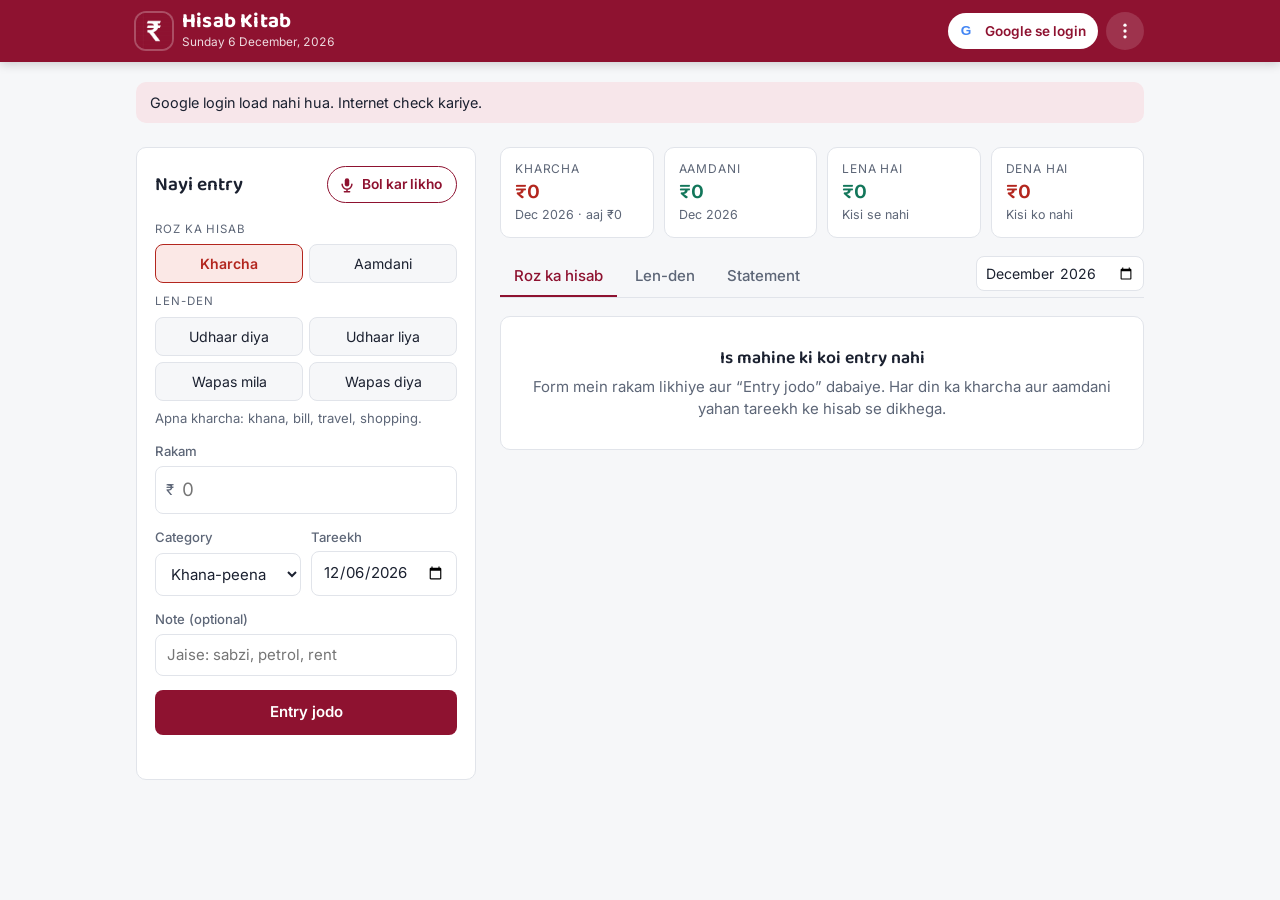
==== index.html @ 99d4fb23 "updated repo code" ====
<!doctype html>
<html lang="hi-Latn">
<head>
<script>
// Moved from the old address (nazimkhan1.github.io/hisab-kitab). The old page sends this phone's saved data
// in the link after "#migrate=" because each address has its own browser storage. Nothing leaves the phone.
(function () {
  var h = location.hash;
  if (h.indexOf("#migrate=") !== 0) return;
  var ok = "1";
  try {
    var data = JSON.parse(decodeURIComponent(escape(atob(decodeURIComponent(h.slice(9))))));
    for (var k in data) {
      if (k.indexOf("hisab") !== 0 || typeof data[k] !== "string") continue;
      var cur = localStorage.getItem(k);
      if (cur == null) { localStorage.setItem(k, data[k]); continue; }
      if (k === "hisab-kitab-entries-v1") {
        var a = JSON.parse(cur) || [], b = JSON.parse(data[k]) || [], seen = {};
        a.forEach(function (e) { if (e) seen[e.id] = 1; });
        b.forEach(function (e) { if (e && !seen[e.id]) a.push(e); });
        localStorage.setItem(k, JSON.stringify(a));
      }
    }
  } catch (e) { ok = "err"; }
  try { sessionStorage.setItem("hisab-moved", ok); } catch (e) {}
  history.replaceState(null, "", location.pathname + location.search);
})();
</script>
<meta charset="utf-8">
<meta name="viewport" content="width=device-width,initial-scale=1,viewport-fit=cover">
<title>Hisab Kitab</title>
<link rel="manifest" href="manifest.json">
<meta name="theme-color" content="#8E1230">
<link rel="icon" type="image/png" sizes="192x192" href="icons/icon-192.png">
<link rel="apple-touch-icon" href="icons/apple-touch-icon.png">
<meta name="apple-mobile-web-app-capable" content="yes">
<meta name="mobile-web-app-capable" content="yes">
<meta name="apple-mobile-web-app-title" content="Hisab Kitab">
<meta name="apple-mobile-web-app-status-bar-style" content="black-translucent">
<link rel="preconnect" href="https://fonts.googleapis.com">
<link rel="preconnect" href="https://fonts.gstatic.com" crossorigin>
<link rel="stylesheet" href="https://fonts.googleapis.com/css2?family=Baloo+2:wght@600;700&family=Inter:wght@400;500;600&display=swap">
<style>
/* Layout: bahi-khata. A maroon cover band on top, then a ruled ledger page. Wide screens: entry form on the left, ledger on the right. Phones: one column. */
:root {
  --paper: #F6F7F9;
  --surface: #FFFFFF;
  --ink: #1B2130;
  --muted: #5D6677;
  --line: #E1E4EA;
  --khata: #8E1230;
  --khata-ink: #FFFFFF;
  --khata-soft: #F7E6EA;
  --accent-text: #8E1230;
  --jama: #12765A;
  --jama-soft: #E2F2EB;
  --naam: #B3261E;
  --naam-soft: #FBE8E6;
  --font-display: "Baloo 2", "Trebuchet MS", system-ui, sans-serif;
  --font-body: "Inter", system-ui, -apple-system, "Segoe UI", sans-serif;
  --radius: 10px;
}
@media (prefers-color-scheme: dark) {
  :root:not([data-theme="light"]) {
    --paper: #11141B; --surface: #191E28; --ink: #E7EAF0; --muted: #9AA3B3; --line: #2A3141;
    --khata: #6E0F27; --khata-ink: #FBECEF; --khata-soft: #3A1620; --accent-text: #F28DA2;
    --jama: #4FC79C; --jama-soft: #10302A; --naam: #F2786C; --naam-soft: #3A1916;
    color-scheme: dark;
  }
}
:root[data-theme="dark"] {
  --paper: #11141B; --surface: #191E28; --ink: #E7EAF0; --muted: #9AA3B3; --line: #2A3141;
  --khata: #6E0F27; --khata-ink: #FBECEF; --khata-soft: #3A1620; --accent-text: #F28DA2;
  --jama: #4FC79C; --jama-soft: #10302A; --naam: #F2786C; --naam-soft: #3A1916;
  color-scheme: dark;
}
* { box-sizing: border-box; }
[hidden] { display: none !important; }
html, body { margin: 0; }
img { max-width: 100%; }
body { background: var(--paper); color: var(--ink); font-family: var(--font-body); font-size: 15px; line-height: 1.5; }
.wrap { max-width: 1040px; margin: 0 auto; padding-left: max(16px, env(safe-area-inset-left, 0px)); padding-right: max(16px, env(safe-area-inset-right, 0px)); }

header.cover { background: var(--khata); color: var(--khata-ink); }
header.cover .wrap { padding-block: 22px 20px; display: flex; flex-wrap: wrap; align-items: flex-end; justify-content: space-between; gap: 8px 24px; }
header.cover h1 { font-family: var(--font-display); font-weight: 700; font-size: 2rem; line-height: 1; margin: 0; letter-spacing: .01em; }
header.cover p { margin: 4px 0 0; opacity: .85; font-size: .9rem; }
.head-side { display: grid; gap: 8px; justify-items: end; }
@media (max-width: 560px) { .head-side { justify-items: start; } }
.acct { display: flex; gap: 8px; align-items: center; flex-wrap: wrap; justify-content: flex-end; font-size: .82rem; }
@media (max-width: 560px) { .acct { justify-content: flex-start; } }
.acct .who { font-weight: 600; overflow-wrap: anywhere; display: inline-flex; gap: 7px; align-items: center; min-width: 0; }
.acct .avatar { width: 28px; height: 28px; border-radius: 50%; object-fit: cover; border: 2px solid rgba(255,255,255,.7); flex: none; }
.acct .initial { width: 28px; height: 28px; border-radius: 50%; display: inline-grid; place-items: center; background: var(--khata-ink); color: var(--khata); font-size: .85rem; font-weight: 700; flex: none; }
.acct .sync { padding: 2px 9px; border-radius: 999px; background: rgba(255,255,255,.16); white-space: nowrap; }
.acct .sync.err { background: #FFE1DC; color: #8A1C12; }
.acct button, .backup button.solid { font: inherit; font-size: .8rem; padding: 5px 10px; border-radius: 6px; border: 1px solid var(--khata-ink); background: var(--khata-ink); color: var(--khata); cursor: pointer; font-weight: 600; }
.acct button.ghost { background: transparent; color: var(--khata-ink); font-weight: 500; opacity: .9; }
.head-top { display: flex; gap: 10px; align-items: center; flex-wrap: wrap; justify-content: flex-end; }
@media (max-width: 560px) { .head-top { justify-content: flex-start; } }
.lang-pick select { font: inherit; font-size: .82rem; padding: 4px 8px; border-radius: 6px; border: 1px solid var(--khata-ink); background: transparent; color: var(--khata-ink); cursor: pointer; }
.lang-pick select option { color: var(--ink); background: var(--surface); }
.amt, .stat .v { unicode-bidi: isolate; direction: ltr; }
:root[lang="hi"] { --font-body: "Inter", "Noto Sans Devanagari", system-ui, sans-serif; }
:root[lang="bn"] { --font-display: "Baloo Da 2", "Noto Sans Bengali", system-ui, sans-serif; --font-body: "Noto Sans Bengali", system-ui, sans-serif; }
:root[lang="ur"] { --font-display: "Noto Nastaliq Urdu", "Noto Naskh Arabic", serif; --font-body: "Noto Nastaliq Urdu", "Noto Naskh Arabic", serif; }
:root[lang="ur"] body { line-height: 2; }
:root[lang="ur"] header.cover h1 { line-height: 1.6; }
.backup { display: flex; gap: 6px; flex-wrap: wrap; }
.backup button { font: inherit; font-size: .8rem; padding: 5px 10px; border-radius: 6px; border: 1px solid currentColor; background: transparent; color: var(--khata-ink); cursor: pointer; opacity: .9; }
.backup button:hover { opacity: 1; }
header.cover .today { font-size: .85rem; opacity: .9; font-variant-numeric: tabular-nums; }

main.wrap { padding-block: 20px 48px; display: grid; grid-template-columns: 340px minmax(0, 1fr); gap: 24px; align-items: start; }
@media (max-width: 820px) { main.wrap { grid-template-columns: minmax(0, 1fr); } }

.panel { background: var(--surface); border: 1px solid var(--line); border-radius: var(--radius); }
.note { grid-column: 1 / -1; padding: 10px 14px; border-radius: var(--radius); background: var(--khata-soft); color: var(--ink); font-size: .9rem; }

/* Entry form */
form.entry { padding: 18px; display: grid; gap: 14px; position: sticky; top: calc(env(safe-area-inset-top, 0px) + 12px); }
@media (max-width: 820px) { form.entry { position: static; } }
form.entry h2, .section-title { font-family: var(--font-display); font-weight: 600; font-size: 1.2rem; margin: 0; line-height: 1.2; }
.types { display: grid; grid-template-columns: 1fr 1fr; gap: 6px; }
.types button { font: inherit; font-size: .88rem; padding: 8px 6px; border-radius: 8px; border: 1px solid var(--line); background: var(--paper); color: var(--ink); cursor: pointer; }
.types button[aria-pressed="true"].in { background: var(--jama-soft); border-color: var(--jama); color: var(--jama); font-weight: 600; }
.types button[aria-pressed="true"].out { background: var(--naam-soft); border-color: var(--naam); color: var(--naam); font-weight: 600; }
.types .group-label { grid-column: 1 / -1; font-size: .72rem; text-transform: uppercase; letter-spacing: .08em; color: var(--muted); margin-top: 4px; }
.hint { font-size: .82rem; color: var(--muted); margin: -6px 0 0; }
.field { display: grid; gap: 4px; }
.field label { font-size: .82rem; font-weight: 500; color: var(--muted); }
.field input, .field select { font: inherit; padding: 9px 11px; border-radius: 8px; border: 1px solid var(--line); background: var(--surface); color: var(--ink); width: 100%; min-width: 0; }
.field input:focus-visible, .field select:focus-visible, button:focus-visible { outline: 2px solid var(--accent-text); outline-offset: 2px; }
.amount-input { position: relative; }
.amount-input span { position: absolute; inset-inline-start: 11px; top: 50%; transform: translateY(-50%); color: var(--muted); }
.amount-input input { padding-inline-start: 26px; font-size: 1.15rem; font-variant-numeric: tabular-nums; }
.row2 { display: grid; grid-template-columns: 1fr 1fr; gap: 10px; }
.primary { font: inherit; font-weight: 600; padding: 11px; border-radius: 8px; border: 0; background: var(--khata); color: var(--khata-ink); cursor: pointer; }
.primary:disabled { opacity: .6; cursor: default; }
.form-msg { font-size: .85rem; margin: -4px 0 0; min-height: 1.2em; }
.form-msg.err { color: var(--naam); }
.form-msg.ok { color: var(--jama); }

/* Ledger side */
.ledger { display: grid; gap: 18px; min-width: 0; }
.ledger > * { min-width: 0; }
.stats { display: grid; grid-template-columns: repeat(4, minmax(0, 1fr)); gap: 10px; }
@media (max-width: 560px) { .stats { grid-template-columns: repeat(2, minmax(0, 1fr)); } }
.stat { padding: 12px 14px; }
.stat .k { font-size: .75rem; text-transform: uppercase; letter-spacing: .07em; color: var(--muted); }
.stat .v { font-family: var(--font-display); font-size: 1.35rem; font-weight: 600; font-variant-numeric: tabular-nums; line-height: 1.3; overflow-wrap: anywhere; }
.stat .s { font-size: .78rem; color: var(--muted); }
.v.in { color: var(--jama); } .v.out { color: var(--naam); }

.tabs { display: flex; gap: 4px; border-bottom: 1px solid var(--line); flex-wrap: wrap; align-items: center; }
.tabs button { font: inherit; font-weight: 500; padding: 8px 14px; border: 0; background: none; color: var(--muted); cursor: pointer; border-bottom: 2px solid transparent; margin-bottom: -1px; }
.tabs button[aria-selected="true"] { color: var(--accent-text); border-bottom-color: var(--accent-text); }
.tabs .month { margin-inline-start: auto; padding-bottom: 6px; }
.tabs .month input { font: inherit; font-size: .88rem; padding: 5px 8px; border-radius: 8px; border: 1px solid var(--line); background: var(--surface); color: var(--ink); }

.day { overflow: hidden; }
.day-head { display: flex; justify-content: space-between; align-items: baseline; gap: 12px; padding: 10px 14px; background: var(--paper); border-bottom: 1px solid var(--line); flex-wrap: wrap; }
.day-head b { font-weight: 600; }
.day-head .tot { font-size: .85rem; color: var(--muted); font-variant-numeric: tabular-nums; }
.entry-row { display: grid; grid-template-columns: auto minmax(0, 1fr) auto auto; gap: 10px; align-items: center; padding: 10px 14px; border-bottom: 1px solid var(--line); }
.entry-row:last-child { border-bottom: 0; }
.pill { font-size: .72rem; font-weight: 600; padding: 3px 8px; border-radius: 999px; white-space: nowrap; }
.pill.in { background: var(--jama-soft); color: var(--jama); }
.pill.out { background: var(--naam-soft); color: var(--naam); }
.desc { min-width: 0; }
.desc .t { overflow-wrap: anywhere; }
.desc .m { font-size: .8rem; color: var(--muted); overflow-wrap: anywhere; }
.amt { font-weight: 600; font-variant-numeric: tabular-nums; white-space: nowrap; }
.amt.in { color: var(--jama); } .amt.out { color: var(--naam); }
.icon-btn { font: inherit; border: 0; background: none; color: var(--muted); cursor: pointer; padding: 4px 6px; border-radius: 6px; font-size: 1.1rem; line-height: 1; }
.icon-btn:hover { background: var(--paper); color: var(--naam); }
.confirm { display: flex; gap: 6px; align-items: center; font-size: .82rem; flex-wrap: wrap; justify-content: flex-end; }
.confirm button { font: inherit; font-size: .82rem; padding: 4px 9px; border-radius: 6px; border: 1px solid var(--line); background: var(--surface); color: var(--ink); cursor: pointer; }
.confirm button.danger { background: var(--naam); border-color: var(--naam); color: var(--surface); }

.cats { padding: 14px; display: grid; gap: 8px; }
.cat { display: grid; grid-template-columns: 90px minmax(0, 1fr) auto; gap: 10px; align-items: center; font-size: .88rem; }
.bar { height: 8px; background: var(--paper); border-radius: 999px; overflow: hidden; }
.bar i { display: block; height: 100%; background: var(--naam); border-radius: 999px; }
.cat .amt { font-weight: 500; }

.person { overflow: hidden; }
.person-head { width: 100%; font: inherit; color: inherit; display: flex; justify-content: space-between; align-items: center; gap: 12px; padding: 12px 14px; border: 0; background: none; cursor: pointer; text-align: start; flex-wrap: wrap; }
.person-head .name { font-weight: 600; overflow-wrap: anywhere; }
.bal { font-size: .85rem; font-weight: 600; padding: 4px 10px; border-radius: 999px; font-variant-numeric: tabular-nums; white-space: nowrap; }
.bal.in { background: var(--jama-soft); color: var(--jama); }
.bal.out { background: var(--naam-soft); color: var(--naam); }
.bal.zero { background: var(--paper); color: var(--muted); }
.person-body { border-top: 1px solid var(--line); }
.person-actions { display: flex; gap: 8px; padding: 10px 14px; flex-wrap: wrap; background: var(--paper); }
.person-actions button { font: inherit; font-size: .85rem; padding: 6px 12px; border-radius: 8px; border: 1px solid var(--line); background: var(--surface); color: var(--ink); cursor: pointer; }

.empty { padding: 28px 18px; text-align: center; color: var(--muted); }
.empty b { display: block; color: var(--ink); font-family: var(--font-display); font-size: 1.1rem; font-weight: 600; margin-bottom: 4px; }
.list { display: grid; gap: 12px; }
.welcome { position: fixed; inset: 0; z-index: 60; display: grid; place-items: center; padding: max(16px, env(safe-area-inset-top, 0px)) max(16px, env(safe-area-inset-right, 0px)) max(16px, env(safe-area-inset-bottom, 0px)) max(16px, env(safe-area-inset-left, 0px)); background: rgba(10, 12, 18, .55); }
.welcome .card { width: min(420px, 100%); background: var(--surface); color: var(--ink); border-radius: 16px; padding: 24px 20px 18px; display: grid; gap: 12px; text-align: center; box-shadow: 0 20px 60px rgba(0,0,0,.3); border-top: 5px solid var(--khata); }
.welcome img { width: 64px; height: 64px; border-radius: 14px; justify-self: center; }
.welcome h2 { font-family: var(--font-display); font-weight: 700; font-size: 1.35rem; margin: 0; line-height: 1.3; }
.welcome p { margin: 0; color: var(--muted); font-size: .95rem; }
.welcome .g { font: inherit; font-weight: 600; font-size: 1rem; padding: 13px; border-radius: 10px; border: 0; background: var(--khata); color: var(--khata-ink); cursor: pointer; display: flex; gap: 10px; align-items: center; justify-content: center; }
.welcome .g:disabled { opacity: .6; cursor: default; }
.welcome .g b { display: inline-grid; place-items: center; width: 24px; height: 24px; border-radius: 50%; background: #fff; color: #4285F4; font-family: Arial, sans-serif; font-weight: 700; }
.welcome .skip { font: inherit; font-size: .88rem; padding: 8px; border: 0; background: none; color: var(--muted); cursor: pointer; text-decoration: underline; }
.welcome .privacy { font-size: .78rem; color: var(--muted); margin: 0; }
.welcome .privacy a { color: var(--muted); }
.welcome select { justify-self: center; font: inherit; font-size: .85rem; padding: 5px 9px; border-radius: 8px; border: 1px solid var(--line); background: var(--paper); color: var(--ink); }
.install-sheet { position: fixed; left: 0; right: 0; bottom: 0; z-index: 50; padding: 16px max(16px, env(safe-area-inset-right, 0px)) calc(16px + env(safe-area-inset-bottom, 0px)) max(16px, env(safe-area-inset-left, 0px)); background: var(--surface); border-top: 3px solid var(--khata); box-shadow: 0 -8px 30px rgba(0,0,0,.18); }
.install-sheet .in { max-width: 560px; margin: 0 auto; display: grid; grid-template-columns: 56px minmax(0, 1fr); gap: 4px 14px; align-items: center; }
.install-sheet img { width: 56px; height: 56px; border-radius: 12px; grid-row: span 2; }
.install-sheet b { font-family: var(--font-display); font-size: 1.15rem; font-weight: 600; }
.install-sheet p { margin: 0; color: var(--muted); font-size: .88rem; }
.install-sheet ol { grid-column: 1 / -1; margin: 8px 0 0; padding-inline-start: 20px; font-size: .9rem; display: grid; gap: 4px; }
.install-sheet .acts { grid-column: 1 / -1; display: flex; gap: 8px; margin-top: 10px; }
.install-sheet .acts button { flex: 1; font: inherit; font-weight: 600; padding: 11px; border-radius: 8px; cursor: pointer; border: 1px solid var(--line); background: var(--paper); color: var(--ink); }
.install-sheet .acts button.go { background: var(--khata); border-color: var(--khata); color: var(--khata-ink); }
@media (prefers-reduced-motion: no-preference) { .install-sheet { animation: sheet-up .25s ease-out; } @keyframes sheet-up { from { transform: translateY(100%); } to { transform: none; } } }
@media (prefers-reduced-motion: no-preference) { .form-msg.ok { transition: opacity .3s; } }

/* ---- app bar ---- */
header.appbar { position: sticky; top: env(safe-area-inset-top, 0px); z-index: 30; box-shadow: 0 2px 10px rgba(0,0,0,.18); }
body::before { content: ""; position: fixed; inset: 0 0 auto; height: env(safe-area-inset-top, 0px); z-index: 31; background: var(--khata); }
header.appbar .appbar-row { padding-block: 10px; display: flex; align-items: center; justify-content: space-between; gap: 10px; flex-wrap: nowrap; }
.brand { display: flex; align-items: center; gap: 10px; min-width: 0; }
.brand img { width: 36px; height: 36px; border-radius: 10px; flex: none; box-shadow: 0 0 0 2px rgba(255,255,255,.25); }
.brand-text { min-width: 0; }
header.appbar h1 { font-size: 1.3rem; line-height: 1.15; white-space: nowrap; overflow: hidden; text-overflow: ellipsis; }
header.appbar .today { font-size: .74rem; opacity: .85; white-space: nowrap; overflow: hidden; text-overflow: ellipsis; }
.bar-actions { display: flex; align-items: center; gap: 8px; flex: none; }
.bar-actions .acct { display: flex; align-items: center; gap: 8px; flex-wrap: nowrap; }
.icon-round { width: 38px; height: 38px; border-radius: 50%; display: grid; place-items: center; border: 0; background: rgba(255,255,255,.14); color: var(--khata-ink); cursor: pointer; padding: 0; }
.icon-round:hover { background: rgba(255,255,255,.24); }
.bar-actions .acct .login-pill { display: inline-flex; align-items: center; gap: 7px; font: inherit; font-size: .85rem; font-weight: 600; padding: 6px 12px 6px 6px; border-radius: 999px; border: 0; background: var(--khata-ink); color: var(--khata); cursor: pointer; white-space: nowrap; }
.bar-actions .acct .login-pill b { width: 24px; height: 24px; border-radius: 50%; display: inline-grid; place-items: center; background: #fff; color: #4285F4; font-family: Arial, sans-serif; }
.bar-actions .acct .sync-dot { width: 30px; height: 30px; border-radius: 50%; border: 0; display: grid; place-items: center; font: inherit; font-size: .9rem; font-weight: 700; cursor: pointer; padding: 0; }
.bar-actions .acct .sync-dot.ok { background: rgba(255,255,255,.16); color: #B9F6D8; }
.bar-actions .acct .sync-dot.saving { background: rgba(255,255,255,.16); color: var(--khata-ink); }
.bar-actions .acct .sync-dot.warn { background: #FFE9B0; color: #6B4A00; }
.bar-actions .acct .sync-dot.err { background: #FFE1DC; color: #8A1C12; }
.acct .who .nm { max-width: 9em; overflow: hidden; text-overflow: ellipsis; white-space: nowrap; }
@media (max-width: 560px) { .acct .who .nm { display: none; } .bar-actions .acct .login-pill span { display: none; } .bar-actions .acct .login-pill { padding: 5px; } }
.menu-wrap { position: relative; }
.menu { position: absolute; top: calc(100% + 8px); inset-inline-end: 0; min-width: 240px; max-width: calc(100vw - 32px); background: var(--surface); color: var(--ink); border: 1px solid var(--line); border-radius: 14px; box-shadow: 0 14px 40px rgba(0,0,0,.28); padding: 6px; z-index: 40; display: grid; gap: 2px; }
.menu > button, .menu > a { font: inherit; font-size: .95rem; text-align: start; padding: 11px 12px; border-radius: 10px; border: 0; background: none; color: var(--ink); cursor: pointer; text-decoration: none; }
.menu > button:hover, .menu > a:hover, .menu > button:focus-visible, .menu > a:focus-visible { background: var(--paper); }
.menu > a { color: var(--muted); font-size: .88rem; }
.menu .danger { color: var(--naam); font-weight: 600; }
.menu-lang { display: flex; align-items: center; justify-content: space-between; gap: 10px; padding: 8px 12px; font-size: .95rem; }
.menu-lang select { font: inherit; font-size: .9rem; padding: 5px 8px; border-radius: 8px; border: 1px solid var(--line); background: var(--paper); color: var(--ink); }
.menu-sep { height: 1px; background: var(--line); margin: 4px 6px; }

/* ---- bottom tabs (phones) ---- */
.bottom-nav { display: none; }
@media (max-width: 820px) {
  .bottom-nav { display: grid; grid-template-columns: repeat(4, 1fr); position: fixed; left: 0; right: 0; bottom: 0; z-index: 35; background: var(--surface); border-top: 1px solid var(--line); box-shadow: 0 -4px 16px rgba(0,0,0,.08); padding: 6px max(8px, env(safe-area-inset-right, 0px)) calc(6px + env(safe-area-inset-bottom, 0px)) max(8px, env(safe-area-inset-left, 0px)); }
  .bottom-nav button { font: inherit; font-size: .74rem; font-weight: 500; display: grid; justify-items: center; gap: 2px; padding: 6px 4px; border: 0; background: none; color: var(--muted); cursor: pointer; border-radius: 12px; }
  .bottom-nav button svg { padding: 3px 14px; box-sizing: content-box; border-radius: 999px; }
  .bottom-nav button[aria-current="page"] { color: var(--accent-text); font-weight: 600; }
  .bottom-nav button[aria-current="page"] svg { background: var(--khata-soft); }
  main.wrap { padding-bottom: calc(96px + env(safe-area-inset-bottom, 0px)); }
  body[data-view="add"] .ledger { display: none; }
  body[data-view="roz"] form.entry, body[data-view="lenden"] form.entry, body[data-view="stmt"] form.entry { display: none; }
  .tabs [role=tab] { display: none; }
  .tabs { border-bottom: 0; }
  .install-sheet { bottom: calc(64px + env(safe-area-inset-bottom, 0px)); }
}
.stmt-ctl { padding: 12px 14px; display: grid; gap: 10px; }
.seg { display: inline-flex; border: 1px solid var(--line); border-radius: 999px; padding: 3px; gap: 2px; background: var(--paper); justify-self: start; flex-wrap: wrap; }
.seg button { font: inherit; font-size: .86rem; font-weight: 500; border: 0; background: none; color: var(--muted); padding: 6px 14px; border-radius: 999px; cursor: pointer; }
.seg button[aria-pressed="true"] { background: var(--surface); color: var(--accent-text); font-weight: 600; box-shadow: 0 1px 3px rgba(0,0,0,.12); }
.stmt-row { display: flex; flex-wrap: wrap; gap: 8px; align-items: end; }
.stmt-row label { display: grid; gap: 3px; font-size: .78rem; color: var(--muted); }
.stmt-row input, .stmt-row select { font: inherit; font-size: .9rem; padding: 7px 9px; border-radius: 8px; border: 1px solid var(--line); background: var(--surface); color: var(--ink); min-width: 0; }
.stmt-actions { display: flex; flex-wrap: wrap; gap: 8px; }
.stmt-actions button { font: inherit; font-size: .85rem; font-weight: 500; padding: 7px 12px; border-radius: 999px; border: 1px solid var(--line); background: var(--surface); color: var(--accent-text); cursor: pointer; }
.stmt-sum { display: grid; grid-template-columns: repeat(4, minmax(0, 1fr)); }
.stmt-sum > div { padding: 10px 12px; border-inline-end: 1px solid var(--line); }
.stmt-sum > div:last-child { border-inline-end: 0; }
.stmt-sum .k { font-size: .75rem; color: var(--muted); }
.stmt-sum .v { font-weight: 600; font-variant-numeric: tabular-nums; unicode-bidi: isolate; direction: ltr; }
@media (max-width: 560px) { .stmt-sum { grid-template-columns: repeat(2, minmax(0, 1fr)); } .stmt-sum > div:nth-child(2) { border-inline-end: 0; } .stmt-sum > div:nth-child(-n+2) { border-bottom: 1px solid var(--line); } }
.stmt-head { padding: 10px 14px; display: flex; justify-content: space-between; gap: 8px; flex-wrap: wrap; border-bottom: 1px solid var(--line); }
.stmt-head b { font-weight: 600; }
.stmt-head span { color: var(--muted); font-size: .85rem; }
.stmt-scroll { overflow-x: auto; }
table.stmt { width: 100%; border-collapse: collapse; font-size: .85rem; }
table.stmt th { text-align: start; font-weight: 600; font-size: .74rem; color: var(--muted); padding: 8px 10px; background: var(--paper); border-bottom: 1px solid var(--line); white-space: nowrap; }
table.stmt td { padding: 8px 10px; border-bottom: 1px solid var(--line); vertical-align: top; }
table.stmt tr:last-child td { border-bottom: 0; }
table.stmt .num { text-align: end; font-variant-numeric: tabular-nums; white-space: nowrap; unicode-bidi: isolate; direction: ltr; }
table.stmt td.num { text-align: end; }
table.stmt .dt { white-space: nowrap; color: var(--muted); }
table.stmt .ds b { font-weight: 500; display: block; }
table.stmt .ds small { color: var(--muted); }
table.stmt .op td { background: var(--paper); font-weight: 600; }
table.stmt .dr { color: var(--naam); }
table.stmt .cr { color: var(--jama); }
@media (max-width: 420px) { table.stmt { font-size: .78rem; } table.stmt th, table.stmt td { padding: 7px 6px; } }
.print-only { display: none; }
@media print {
  body { background: #fff !important; color: #000 !important; }
  header.cover, form.entry, .bottom-nav, .tabs, #stats, .stmt-ctl, .install-sheet, #welcome, .note, .no-print { display: none !important; }
  main.wrap { display: block !important; padding: 0 !important; max-width: none !important; }
  .ledger { display: block !important; }
  .print-only { display: block; margin: 0 0 10px; }
  .panel { border-color: #ccc !important; box-shadow: none !important; break-inside: auto; }
  table.stmt tr { break-inside: avoid; }
}
#splash { position: fixed; inset: 0; z-index: 100; display: grid; place-content: center; justify-items: center; gap: 14px; background: #8E1230; color: #fff; transition: opacity .3s; }
#splash img { width: 84px; height: 84px; border-radius: 22px; box-shadow: 0 8px 24px rgba(0,0,0,.25); }
#splash b { font: 700 1.5rem/1 "Baloo 2", system-ui, sans-serif; letter-spacing: .3px; }
#splash i { width: 26px; height: 26px; border-radius: 50%; border: 3px solid rgba(255,255,255,.3); border-top-color: #fff; animation: hk-spin .8s linear infinite; }
#splash.gone { opacity: 0; pointer-events: none; }
@keyframes hk-spin { to { transform: rotate(360deg); } }
@media print { #splash { display: none !important; } }
.form-head { display: flex; align-items: center; justify-content: space-between; gap: 10px; }
.mic-btn { font: inherit; font-size: .86rem; font-weight: 600; display: inline-flex; align-items: center; gap: 6px; padding: 7px 14px 7px 10px; border-radius: 999px; border: 1px solid var(--khata); background: var(--surface); color: var(--accent-text); cursor: pointer; white-space: nowrap; }
.mic-btn svg { flex: none; }
.mic-btn.on { background: var(--khata); color: #fff; border-color: var(--khata); }
@media (prefers-reduced-motion: no-preference) { .mic-btn.on { animation: mic-pulse 1.2s ease-out infinite; } @keyframes mic-pulse { 0% { box-shadow: 0 0 0 0 rgba(142,18,48,.45); } 100% { box-shadow: 0 0 0 14px rgba(142,18,48,0); } } }
.voice-msg { font-size: .88rem; margin: -6px 0 0; padding: 8px 12px; border-radius: 10px; background: var(--paper); border: 1px dashed var(--line); color: var(--ink); overflow-wrap: anywhere; }
.voice-msg.ok { border-color: var(--jama); }
.voice-msg.err { border-color: var(--naam); color: var(--naam); }
.vlist-wrap { position: fixed; inset: 0; z-index: 60; background: rgba(10, 12, 18, .5); display: flex; align-items: flex-end; justify-content: center; }
@media (min-width: 640px) { .vlist-wrap { align-items: center; } }
.vlist { width: 100%; max-width: 540px; max-height: 88vh; overflow: auto; border-radius: 18px 18px 0 0; padding: 16px 16px calc(16px + env(safe-area-inset-bottom, 0px)); display: grid; gap: 12px; }
@media (min-width: 640px) { .vlist { border-radius: 18px; } }
.vlist h2 { margin: 0; font-family: var(--font-display); font-size: 1.2rem; }
.vlist .heard { margin: 0; font-size: .85rem; color: var(--muted); overflow-wrap: anywhere; }
.vlist .hint { margin: 0; font-size: .8rem; color: var(--muted); }
.vlist-date { display: flex; align-items: center; gap: 8px; font-size: .85rem; color: var(--muted); }
.vlist-date input, .vrow input[type=text], .vrow input[type=number], .vrow select { font: inherit; font-size: .92rem; padding: 7px 9px; border-radius: 8px; border: 1px solid var(--line); background: var(--surface); color: var(--ink); min-width: 0; }
.vrow { display: grid; grid-template-columns: auto minmax(0, 1fr) 110px; gap: 6px 8px; align-items: center; padding: 10px 0; border-top: 1px solid var(--line); }
.vrow input[type=checkbox] { width: 20px; height: 20px; accent-color: var(--khata); }
.vrow .vamt-wrap { display: flex; align-items: center; gap: 4px; font-weight: 600; }
.vrow .vamt-wrap input { width: 100%; text-align: end; }
.vrow .vmeta { grid-column: 2 / -1; display: flex; gap: 8px; align-items: center; flex-wrap: wrap; font-size: .82rem; color: var(--muted); }
.vrow .vmeta select { font-size: .82rem; padding: 4px 6px; }
.vrow .vqty { padding: 2px 8px; border-radius: 999px; background: var(--paper); border: 1px solid var(--line); }
.vrow.off .vname, .vrow.off .vamt-wrap { opacity: .45; text-decoration: line-through; }
.vlist-foot { display: flex; align-items: center; justify-content: space-between; gap: 10px; border-top: 1px solid var(--line); padding-top: 12px; flex-wrap: wrap; }
.vlist-foot .tot { font-weight: 600; font-size: 1.05rem; unicode-bidi: isolate; }
.vlist-foot .btns { display: flex; gap: 8px; }
.vlist-foot button { font: inherit; font-weight: 600; padding: 10px 16px; border-radius: 10px; border: 1px solid var(--line); background: var(--surface); color: var(--ink); cursor: pointer; }
.vlist-foot button.primary { background: var(--khata); border-color: var(--khata); color: #fff; }
.vlist-foot button:disabled { opacity: .5; cursor: default; }
.toast { position: fixed; left: 50%; bottom: 28px; z-index: 70; transform: translateX(-50%); display: flex; width: max-content; align-items: center; gap: 8px; max-width: calc(100vw - 32px); padding: 12px 20px; border-radius: 999px; background: #12765A; color: #fff; font-weight: 600; font-size: .95rem; box-shadow: 0 8px 24px rgba(0,0,0,.22); pointer-events: none; }
.toast b { display: grid; place-items: center; width: 22px; height: 22px; border-radius: 50%; background: rgba(255,255,255,.25); font-size: .8rem; flex: none; }
@media (max-width: 820px) { .toast { bottom: calc(84px + env(safe-area-inset-bottom, 0px)); } }
@media (prefers-reduced-motion: no-preference) { .toast:not([hidden]) { animation: toast-in .25s ease-out; } @keyframes toast-in { from { opacity: 0; transform: translate(-50%, 12px); } to { opacity: 1; transform: translate(-50%, 0); } } }
@media print { .toast { display: none !important; } }
</style>
</head>
<body>
<div id="splash" aria-hidden="true"><img src="icons/icon-192.png" alt=""><b>Hisab Kitab</b><i></i></div>

<header class="cover appbar">
  <div class="wrap appbar-row">
    <div class="brand">
      <img src="icons/icon-192.png" alt="" width="36" height="36">
      <div class="brand-text">
        <h1 data-i18n="app.title">Hisab Kitab</h1>
        <div class="today" id="todayLabel"></div>
      </div>
    </div>
    <div class="bar-actions">
      <div class="acct" id="acct"></div>
      <div class="menu-wrap">
        <button type="button" class="icon-round" id="menuBtn" aria-haspopup="true" aria-expanded="false" aria-controls="menu" aria-label="Menu"><svg width="20" height="20" viewBox="0 0 24 24" aria-hidden="true"><circle cx="12" cy="5" r="2" fill="currentColor"/><circle cx="12" cy="12" r="2" fill="currentColor"/><circle cx="12" cy="19" r="2" fill="currentColor"/></svg></button>
        <div class="menu" id="menu" role="menu" hidden>
          <label class="menu-lang"><span data-i18n="lang.label">Bhasha</span><select id="langSel" aria-label="Language / भाषा / ভাষা / زبان"></select></label>
          <button type="button" role="menuitem" id="installBtn" data-i18n="btn.install" hidden>App install karo</button>
          <button type="button" role="menuitem" id="menuSync" data-i18n="acc.sync" hidden>Sync karo</button>
          <button type="button" role="menuitem" id="exportBtn" data-i18n="btn.export">Backup lo</button>
          <button type="button" role="menuitem" id="importBtn" data-i18n="btn.import">Backup se wapas lao</button>
          <input type="file" id="importFile" accept="application/json,.json" hidden>
          <div class="menu-sep"></div>
          <a role="menuitem" href="terms.html">Terms</a>
          <a role="menuitem" href="privacy.html">Privacy policy</a>
          <button type="button" role="menuitem" id="menuLogout" class="danger" data-i18n="acc.logout" hidden>Logout</button>
        </div>
      </div>
    </div>
  </div>
</header>

<main class="wrap">
  <div class="note" id="note" hidden></div>

  <form class="entry panel" id="entryForm" novalidate>
    <div class="form-head">
      <h2 data-i18n="form.title">Nayi entry</h2>
      <button type="button" class="mic-btn" id="micBtn" aria-pressed="false" hidden><svg width="18" height="18" viewBox="0 0 24 24" aria-hidden="true"><rect x="9" y="3" width="6" height="11" rx="3" fill="currentColor"/><path d="M5.5 11a6.5 6.5 0 0 0 13 0M12 17.5V21M8.5 21h7" stroke="currentColor" stroke-width="2" stroke-linecap="round" fill="none"/></svg><span data-i18n="voice.btn">Bol kar likho</span></button>
    </div>
    <p class="voice-msg" id="voiceMsg" role="status" hidden></p>
    <div class="types" id="types" role="group" data-i18n-aria="form.typesAria" aria-label="Entry ka type">
      <div class="group-label" data-i18n="group.daily">Roz ka hisab</div>
      <button type="button" data-type="kharcha" class="out" data-i18n="type.kharcha">Kharcha</button>
      <button type="button" data-type="aamdani" class="in" data-i18n="type.aamdani">Aamdani</button>
      <div class="group-label" data-i18n="group.lenden">Len-den</div>
      <button type="button" data-type="diya" class="out" data-i18n="type.diya">Udhaar diya</button>
      <button type="button" data-type="liya" class="in" data-i18n="type.liya">Udhaar liya</button>
      <button type="button" data-type="mila" class="in" data-i18n="type.mila">Wapas mila</button>
      <button type="button" data-type="lautaya" class="out" data-i18n="type.lautaya">Wapas diya</button>
    </div>
    <p class="hint" id="typeHint"></p>

    <div class="field">
      <label for="amount" data-i18n="f.amount">Rakam</label>
      <div class="amount-input"><span>₹</span><input id="amount" type="number" inputmode="decimal" min="0" step="0.01" placeholder="0" required></div>
    </div>

    <div class="field" id="personField" hidden>
      <label for="person" data-i18n="f.person">Kiske saath</label>
      <input id="person" list="peopleList" autocomplete="off" data-i18n-ph="f.personPh" placeholder="Naam, jaise Ramesh">
      <datalist id="peopleList"></datalist>
    </div>

    <div class="row2">
      <div class="field" id="categoryField">
        <label for="category" data-i18n="f.category">Category</label>
        <select id="category"></select>
      </div>
      <div class="field">
        <label for="date" data-i18n="f.date">Tareekh</label>
        <input id="date" type="date" required>
      </div>
    </div>

    <div class="field">
      <label for="noteInput" data-i18n="f.note">Note (optional)</label>
      <input id="noteInput" type="text" maxlength="120" data-i18n-ph="f.notePh" placeholder="Jaise: sabzi, petrol, rent">
    </div>

    <button class="primary" id="saveBtn" type="submit" data-i18n="f.save">Entry jodo</button>
    <p class="form-msg" id="formMsg" role="status"></p>
  </form>

  <section class="ledger">
    <div class="stats" id="stats"></div>

    <div class="tabs" role="tablist">
      <button role="tab" id="tab-roz" data-tab="roz" aria-selected="true" data-i18n="group.daily">Roz ka hisab</button>
      <button role="tab" id="tab-lenden" data-tab="lenden" aria-selected="false" data-i18n="group.lenden">Len-den</button>
      <button role="tab" id="tab-stmt" data-tab="stmt" aria-selected="false" data-i18n="stmt.tab">Statement</button>
      <label class="month" id="monthWrap"><input id="month" type="month" data-i18n-aria="f.monthAria" aria-label="Mahina chuno"></label>
    </div>

    <div id="view" class="list"></div>
  </section>
</main>

<div class="toast" id="toast" role="status" aria-live="polite" hidden></div>
<div class="vlist-wrap" id="vlist" hidden>
  <div class="vlist panel" role="dialog" aria-modal="true" aria-labelledby="vlistTitle">
    <h2 id="vlistTitle"></h2>
    <p class="heard" id="vlistHeard"></p>
    <label class="vlist-date"><span data-i18n="f.date">Tareekh</span><input type="date" id="vlistDate"></label>
    <div id="vlistRows"></div>
    <p class="hint" data-i18n="vlist.hint"></p>
    <div class="vlist-foot">
      <span class="tot"><span data-i18n="vlist.total">Total</span> <b id="vlistTotal"></b></span>
      <span class="btns"><button type="button" id="vlistCancel" data-i18n="vlist.cancel">Cancel</button><button type="button" class="primary" id="vlistAdd"></button></span>
    </div>
  </div>
</div>

<nav class="bottom-nav" id="bottomNav" aria-label="Sections">
  <button type="button" data-nav="add"><svg width="24" height="24" viewBox="0 0 24 24" aria-hidden="true"><path d="M12 5v14M5 12h14" stroke="currentColor" stroke-width="2.4" stroke-linecap="round" fill="none"/></svg><span data-i18n="form.title">Nayi entry</span></button>
  <button type="button" data-nav="roz"><svg width="24" height="24" viewBox="0 0 24 24" aria-hidden="true"><rect x="4" y="3" width="16" height="18" rx="2.5" stroke="currentColor" stroke-width="2" fill="none"/><path d="M8 8h8M8 12h8M8 16h5" stroke="currentColor" stroke-width="2" stroke-linecap="round" fill="none"/></svg><span data-i18n="group.daily">Roz ka hisab</span></button>
  <button type="button" data-nav="lenden"><svg width="24" height="24" viewBox="0 0 24 24" aria-hidden="true"><circle cx="9" cy="8" r="3.2" stroke="currentColor" stroke-width="2" fill="none"/><path d="M3 20c0-3.3 2.7-6 6-6s6 2.7 6 6" stroke="currentColor" stroke-width="2" stroke-linecap="round" fill="none"/><path d="M16 4.5a3 3 0 0 1 0 6M18 14.5c1.8.8 3 2.6 3 4.8" stroke="currentColor" stroke-width="2" stroke-linecap="round" fill="none"/></svg><span data-i18n="group.lenden">Len-den</span></button>
  <button type="button" data-nav="stmt"><svg width="24" height="24" viewBox="0 0 24 24" aria-hidden="true"><path d="M6 3h9l4 4v14H6z" stroke="currentColor" stroke-width="2" stroke-linejoin="round" fill="none"/><path d="M9 11h7M9 15h7M9 19h4" stroke="currentColor" stroke-width="2" stroke-linecap="round" fill="none"/></svg><span data-i18n="stmt.tab">Statement</span></button>
</nav>

<div class="welcome" id="welcome" role="dialog" aria-modal="true" aria-labelledby="welcomeTitle" hidden>
  <div class="card">
    <img src="icons/icon-192.png" alt="">
    <h2 id="welcomeTitle" data-i18n="welcome.afterTitle">Pehli entry save ho gayi!</h2>
    <p data-i18n="welcome.afterText"></p>
    <select id="welcomeLang" aria-label="Language / भाषा / ভাষা / زبان"></select>
    <button type="button" class="g" id="welcomeLogin" disabled><b>G</b><span data-i18n="acc.login">Google se login</span></button>
    <button type="button" class="skip" id="welcomeSkip" data-i18n="welcome.skip">Abhi nahi, bina login chalao</button>
    <p class="privacy"><a href="terms.html">Terms</a> · <a href="privacy.html">Privacy policy</a></p>
  </div>
</div>

<div class="install-sheet" id="installSheet" role="dialog" aria-labelledby="installTitle" hidden>
  <div class="in">
    <img src="icons/icon-192.png" alt="">
    <b id="installTitle" data-i18n="install.title">Hisab Kitab app install kariye</b>
    <p id="installText">Home screen se seedha khuliye, bina internet bhi chalega.</p>
    <ol id="iosSteps" hidden>
      <li data-i18n="install.step1">Share button (□↑) dabaiye</li>
      <li data-i18n="install.step2">“Add to Home Screen” chuniye</li>
      <li data-i18n="install.step3">Upar “Add” dabaiye</li>
    </ol>
    <div class="acts">
      <button type="button" id="installLater">Baad mein</button>
      <button type="button" class="go" id="installGo" data-i18n="install.go">Install karo</button>
    </div>
  </div>
</div>

<script>
(function () {
  const TYPES = {
    kharcha: { label: "Kharcha", dir: -1, person: false, hint: "Apna kharcha: khana, bill, travel, shopping." },
    aamdani: { label: "Aamdani", dir: 1, person: false, hint: "Salary, bonus ya koi bhi aane wala paisa." },
    diya:    { label: "Udhaar diya", dir: -1, person: true, bal: 1, hint: "Kisi ko paise diye. Wo aapko lautayega." },
    liya:    { label: "Udhaar liya", dir: 1, person: true, bal: -1, hint: "Kisi se paise liye. Aapko lautane hain." },
    mila:    { label: "Wapas mila", dir: 1, person: true, bal: -1, hint: "Jisko udhaar diya tha, usne paise lautaye." },
    lautaya: { label: "Wapas diya", dir: -1, person: true, bal: 1, hint: "Jisse udhaar liya tha, use paise lautaye." },
  };
  const CATS = {
    kharcha: ["Khana-peena", "Ghar ka saman", "Rent", "Bills", "Travel", "Shopping", "Dawai", "Padhai", "Mobile/Internet", "Other"],
    aamdani: ["Salary", "Business", "Bonus", "Interest", "Gift", "Other"],
  };
  const LOCAL_KEY = "hisab-kitab-entries-v1";          // entries kept on this phone without login
  const WELCOME_SKIP_KEY = "hisab-kitab-welcome-skipped"; // user chose "not now" on the login screen
  const LAST_ACCOUNT_KEY = "hisab-kitab-last-account"; // who was logged in last time
  const ACCOUNT_KEY = (sub) => "hisab-kitab-acct:" + sub; // per-Google-account copy on this phone

  // Google login. Paste the OAuth Web client ID from Google Cloud Console here.
  // Empty = login hidden, app works only on this phone like before.
  const GOOGLE_CLIENT_ID = "801318888296-hhm7bsffkc2kcg5beja2l2lreu0t0oag.apps.googleusercontent.com";
  const SCOPE_FILE = "https://www.googleapis.com/auth/drive.file";       // only files/folders this app creates
  const GOOGLE_SCOPES = SCOPE_FILE + " openid email profile"; // one Drive permission only, so login is a single step
  const FOLDER_NAME = "Hisab Kitab"; // visible folder in the user's My Drive, one JSON file per date
  const DRIVE_FILE = "_sync-data.json"; // full copy used to sync devices; sits in the "Hisab Kitab" folder next to the date files

  const $ = (id) => document.getElementById(id);
  let inr = null, inrLang = "";
  const money = (n) => {
    if (inrLang !== LANG) { inr = new Intl.NumberFormat(LANGS[LANG].locale, { style: "currency", currency: "INR", minimumFractionDigits: 0, maximumFractionDigits: 2 }); inrLang = LANG; }
    return inr.format(Math.abs(n));
  };

  const pad = (n) => String(n).padStart(2, "0");
  const ymd = (d) => d.getFullYear() + "-" + pad(d.getMonth() + 1) + "-" + pad(d.getDate());
  const todayStr = () => ymd(new Date());
  const yesterdayStr = () => { const d = new Date(); d.setDate(d.getDate() - 1); return ymd(d); };
  const parseDate = (s) => { const [y, m, d] = s.split("-").map(Number); return new Date(y, m - 1, d); };
  function dayLabel(s) {
    if (s === todayStr()) return tr("day.today");
    if (s === yesterdayStr()) return tr("day.yesterday");
    return parseDate(s).toLocaleDateString(locale(), { weekday: "short", day: "numeric", month: "short" });
  }

  // Small DOM helper: never sets innerHTML from data.
  function h(tag, props, ...kids) {
    const el = document.createElement(tag);
    if (props) for (const [k, v] of Object.entries(props)) {
      if (v == null || v === false) continue;
      if (k === "class") el.className = v;
      else if (k.startsWith("on")) el.addEventListener(k.slice(2), v);
      else el.setAttribute(k, v === true ? "" : v);
    }
    for (const kid of kids.flat()) if (kid != null && kid !== false) el.append(kid);
    return el;
  }

  const lsGet = (k) => { try { return localStorage.getItem(k); } catch { return null; } };
  const lsSet = (k, v) => { try { localStorage.setItem(k, v); } catch {} };

  // ---------- languages ----------
  const LANGS = {
    hinglish: { name: "Hinglish", locale: "en-IN", html: "hi-Latn" },
    en: { name: "English", locale: "en-IN", html: "en" },
    hi: { name: "हिन्दी", locale: "hi-IN", html: "hi" },
    bn: { name: "বাংলা", locale: "bn-IN", html: "bn" },
    ur: { name: "اردو", locale: "ur-IN", html: "ur", rtl: true },
  };
  const FONT_CSS = {
    hi: "https://fonts.googleapis.com/css2?family=Noto+Sans+Devanagari:wght@400;500;600&display=swap",
    bn: "https://fonts.googleapis.com/css2?family=Baloo+Da+2:wght@600;700&family=Noto+Sans+Bengali:wght@400;500;600&display=swap",
    ur: "https://fonts.googleapis.com/css2?family=Noto+Nastaliq+Urdu:wght@400;600&display=swap",
  };
  const STR = {
    hinglish: {
      "app.title": "Hisab Kitab", "app.tagline": "Roz ka kharcha, aamdani aur len-den, ek jagah", "lang.label": "Bhasha",
      "btn.install": "App install karo", "btn.export": "Backup lo", "btn.import": "Backup se wapas lao",
      "form.title": "Nayi entry", "form.typesAria": "Entry ka type", "group.daily": "Roz ka hisab", "group.lenden": "Len-den",
      "type.kharcha": "Kharcha", "type.aamdani": "Aamdani", "type.diya": "Udhaar diya", "type.liya": "Udhaar liya", "type.mila": "Wapas mila", "type.lautaya": "Wapas diya",
      "hint.kharcha": "Apna kharcha: khana, bill, travel, shopping.", "hint.aamdani": "Salary, bonus ya koi bhi aane wala paisa.",
      "hint.diya": "Kisi ko paise diye. Wo aapko lautayega.", "hint.liya": "Kisi se paise liye. Aapko lautane hain.",
      "hint.mila": "Jisko udhaar diya tha, usne paise lautaye.", "hint.lautaya": "Jisse udhaar liya tha, use paise lautaye.",
      "f.amount": "Rakam", "f.person": "Kiske saath", "f.personPh": "Naam, jaise Ramesh", "f.category": "Category", "f.date": "Tareekh",
      "f.note": "Note (optional)", "f.notePh": "Jaise: sabzi, petrol, rent", "f.save": "Entry jodo", "f.monthAria": "Mahina chuno",
      "install.title": "Hisab Kitab app install kariye", "install.text": "Home screen se seedha khuliye, bina internet bhi chalega.",
      "install.ios": "iPhone par Safari mein in 3 steps se app home screen par aa jayega:",
      "install.inapp": "Ye link app ke andar khula hai. Upar ⋮ ya … menu se “Open in Chrome” (iPhone par Safari) chuniye, phir install hoga.",
      "install.step1": "Share button (□↑) dabaiye", "install.step2": "“Add to Home Screen” chuniye", "install.step3": "Upar “Add” dabaiye",
      "install.later": "Baad mein", "install.ok": "Theek hai", "install.go": "Install karo", "install.done": "Hisab Kitab app install ho gaya. Ab home screen se kholiye.",
      "day.today": "Aaj", "day.yesterday": "Kal",
      "stat.todaySub": "{month} · aaj {amt}", "stat.lena": "Lena hai", "stat.dena": "Dena hai",
      "stat.from1": "1 vyakti se", "stat.fromN": "{n} logon se", "stat.to1": "1 vyakti ko", "stat.toN": "{n} logon ko", "stat.fromNone": "Kisi se nahi", "stat.toNone": "Kisi ko nahi",
      "row.confirm": "Hatana hai?", "row.yes": "Haan, hatao", "row.no": "Nahi", "row.del": "Entry hatao", "err.delete": "Entry hat nahi payi. Dobara try kariye.",
      "empty.monthNow": "Is mahine ki koi entry nahi", "empty.monthOld": "Is mahine ki koi entry nahi mili",
      "empty.monthNowSub": "Form mein rakam likhiye aur “{save}” dabaiye. Har din ka kharcha aur aamdani yahan tareekh ke hisab se dikhega.",
      "empty.monthOldSub": "Upar se koi aur mahina chuniye.", "cats.title": "Kharcha kahan gaya", "day.out": "Gaya {amt}", "day.in": "Aaya {amt}",
      "empty.lenden": "Abhi koi len-den nahi",
      "empty.lendenSub": "Kisi ko udhaar diya ya kisi se liya? Form mein “{lent}” ya “{borrowed}” chuniye aur naam likhiye. Har vyakti ka baaki hisab yahan dikhega.",
      "bal.lena": "Lena hai {amt}", "bal.dena": "Dena hai {amt}", "bal.zero": "Hisab barabar",
      "act.mila": "Wapas mila likho", "act.lautaya": "Wapas diya likho", "act.diya": "Aur udhaar diya", "act.liya": "Aur udhaar liya",
      "v.amount": "Rakam likhiye, 0 se zyada.", "v.date": "Tareekh chuniye.", "v.person": "Naam likhiye, kiske saath len-den hua.", "v.added": "{type} {amt} jud gaya.",
      "err.quota": "Storage bhar gaya hai. Kuch purani entries hatakar dobara try kariye.", "err.save": "Entry save nahi hui. Dobara dabaiye.",
      "bk.done": "Backup file download ho gayi ({n} entries).", "bk.restored": "{n} entries backup se wapas aa gayi.", "bk.none": "Backup mein koi nayi entry nahi mili.",
      "bk.bad": "Ye file Hisab Kitab ka backup nahi lag rahi. Sahi .json file chuniye.",
      "acc.local": "Hisab sirf is phone par", "acc.login": "Google se login", "acc.pending": "Sync baaki hai", "acc.tapSync": "Sync ke liye tap kariye",
      "acc.saving": "Drive mein save ho raha hai…", "acc.saved": "Drive mein saved", "acc.error": "Sync nahi hua", "acc.retry": "Dobara try karo",
      "acc.sync": "Sync karo", "acc.logout": "Logout", "acc.you": "Aap",
      "n.mergedGuest": "Is phone par pehle se {n} entries thi. Wo aapke account mein jod di gayi.",
      "n.noDrive": "Drive ki permission nahi mili. Login karte waqt Drive wala box tick kariye, tabhi hisab save hoga.",
      "n.popup": "Google login ki window nahi khuli. Browser mein popup allow kariye.",
      "n.loginFail": "Google login nahi ho paya. Internet check karke dobara try kariye.",
      "n.logoutDirty": "Kuch entries abhi Drive mein save nahi hui. Pehle “{sync}” dabaiye, phir logout kariye.",
      "n.loggedOut": "Logout ho gaya. Aapka hisab Google Drive mein safe hai, dobara login karke wapas milega.",
      "n.gisFail": "Google login load nahi hua. Internet check kariye.",
      "n.welcomeGoogle": "Google se login kariye, taaki aapka hisab aapke Google Drive mein save rahe aur phone badalne par bhi mile.",
      "n.welcomeLocal": "Entries isi phone par save hoti hain. Browser ka data clear karne se pehle “{export}” se file save kar lijiye.",
      "welcome.title": "Apna hisab safe rakhiye", "welcome.text": "Google (Gmail) se login kariye. Aapka hisab aapke apne Google Drive mein save hoga, aur phone badalne par bhi wapas milega.", "welcome.skip": "Abhi nahi, bina login chalao",
      "welcome.afterTitle": "Entry save ho gayi!", "welcome.afterText": "Ab Google (Gmail) se login kar lijiye, taaki apna data apne Google Drive mein safe rahe aur phone badalne par bhi mile.",
    },
    en: {
      "app.title": "Hisab Kitab", "app.tagline": "Daily expenses, income and loans in one place", "lang.label": "Language",
      "btn.install": "Install app", "btn.export": "Download backup", "btn.import": "Restore backup",
      "form.title": "New entry", "form.typesAria": "Entry type", "group.daily": "Daily", "group.lenden": "Loans",
      "type.kharcha": "Expense", "type.aamdani": "Income", "type.diya": "Lent", "type.liya": "Borrowed", "type.mila": "Got back", "type.lautaya": "Paid back",
      "hint.kharcha": "Your spending: food, bills, travel, shopping.", "hint.aamdani": "Salary, bonus or any money coming in.",
      "hint.diya": "You gave someone money. They will pay you back.", "hint.liya": "You took money from someone. You have to pay it back.",
      "hint.mila": "Someone you lent to paid you back.", "hint.lautaya": "You paid back someone you borrowed from.",
      "f.amount": "Amount", "f.person": "With whom", "f.personPh": "Name, e.g. Ramesh", "f.category": "Category", "f.date": "Date",
      "f.note": "Note (optional)", "f.notePh": "e.g. vegetables, petrol, rent", "f.save": "Add entry", "f.monthAria": "Choose month",
      "install.title": "Install the Hisab Kitab app", "install.text": "Open it straight from your home screen. It works without internet too.",
      "install.ios": "On iPhone, add it to your home screen from Safari in 3 steps:",
      "install.inapp": "This link opened inside another app. Use the ⋮ or … menu to choose “Open in Chrome” (Safari on iPhone), then install.",
      "install.step1": "Tap the Share button (□↑)", "install.step2": "Choose “Add to Home Screen”", "install.step3": "Tap “Add” at the top",
      "install.later": "Later", "install.ok": "OK", "install.go": "Install", "install.done": "Hisab Kitab is installed. Open it from your home screen.",
      "day.today": "Today", "day.yesterday": "Yesterday",
      "stat.todaySub": "{month} · today {amt}", "stat.lena": "To receive", "stat.dena": "To pay",
      "stat.from1": "from 1 person", "stat.fromN": "from {n} people", "stat.to1": "to 1 person", "stat.toN": "to {n} people", "stat.fromNone": "From no one", "stat.toNone": "To no one",
      "row.confirm": "Delete this?", "row.yes": "Yes, delete", "row.no": "No", "row.del": "Delete entry", "err.delete": "Couldn't delete the entry. Try again.",
      "empty.monthNow": "No entries this month", "empty.monthOld": "No entries found for this month",
      "empty.monthNowSub": "Type an amount in the form and tap “{save}”. Each day's expenses and income will show here by date.",
      "empty.monthOldSub": "Pick another month above.", "cats.title": "Where the money went", "day.out": "Out {amt}", "day.in": "In {amt}",
      "empty.lenden": "No loans yet",
      "empty.lendenSub": "Lent money to someone or borrowed from someone? Choose “{lent}” or “{borrowed}” in the form and type their name. Each person's balance will show here.",
      "bal.lena": "To receive {amt}", "bal.dena": "To pay {amt}", "bal.zero": "Settled",
      "act.mila": "Record money received", "act.lautaya": "Record money paid back", "act.diya": "Lent more", "act.liya": "Borrowed more",
      "v.amount": "Enter an amount above 0.", "v.date": "Choose a date.", "v.person": "Type the person's name.", "v.added": "{type} {amt} added.",
      "err.quota": "Storage is full. Delete some old entries and try again.", "err.save": "The entry wasn't saved. Tap again.",
      "bk.done": "Backup file downloaded ({n} entries).", "bk.restored": "{n} entries restored from backup.", "bk.none": "No new entries found in the backup.",
      "bk.bad": "This file doesn't look like a Hisab Kitab backup. Choose the right .json file.",
      "acc.local": "Saved on this phone only", "acc.login": "Sign in with Google", "acc.pending": "Not synced yet", "acc.tapSync": "Tap to sync",
      "acc.saving": "Saving to Drive…", "acc.saved": "Saved to Drive", "acc.error": "Sync failed", "acc.retry": "Try again",
      "acc.sync": "Sync now", "acc.logout": "Sign out", "acc.you": "You",
      "n.mergedGuest": "This phone already had {n} entries. They've been added to your account.",
      "n.noDrive": "Drive permission wasn't given. Tick the Drive box when signing in so your records can be saved.",
      "n.popup": "The Google sign-in window didn't open. Allow pop-ups in your browser.",
      "n.loginFail": "Couldn't sign in with Google. Check your internet and try again.",
      "n.logoutDirty": "Some entries aren't in Drive yet. Tap “{sync}” first, then sign out.",
      "n.loggedOut": "Signed out. Your records are safe in Google Drive. Sign in again to get them back.",
      "n.gisFail": "Google sign-in didn't load. Check your internet.",
      "n.welcomeGoogle": "Sign in with Google so your records are saved in your Google Drive and stay with you if you change phones.",
      "n.welcomeLocal": "Entries are saved on this phone. Before clearing browser data, save a file with “{export}”.",
      "welcome.title": "Keep your records safe", "welcome.text": "Sign in with Google (Gmail). Your records are saved in your own Google Drive and come back even if you change phones.", "welcome.skip": "Not now, use without signing in",
      "welcome.afterTitle": "Entry saved!", "welcome.afterText": "Now sign in with Google (Gmail) to keep your data safe in your own Google Drive, even if you change phones.",
    },
    hi: {
      "app.title": "हिसाब किताब", "app.tagline": "रोज़ का खर्चा, आमदनी और लेन-देन, एक जगह", "lang.label": "भाषा",
      "btn.install": "ऐप इंस्टॉल करें", "btn.export": "बैकअप लें", "btn.import": "बैकअप से वापस लाएँ",
      "form.title": "नई एंट्री", "form.typesAria": "एंट्री का प्रकार", "group.daily": "रोज़ का हिसाब", "group.lenden": "लेन-देन",
      "type.kharcha": "खर्चा", "type.aamdani": "आमदनी", "type.diya": "उधार दिया", "type.liya": "उधार लिया", "type.mila": "वापस मिला", "type.lautaya": "वापस दिया",
      "hint.kharcha": "अपना खर्चा: खाना, बिल, सफ़र, शॉपिंग।", "hint.aamdani": "सैलरी, बोनस या कोई भी आने वाला पैसा।",
      "hint.diya": "किसी को पैसे दिए। वो आपको लौटाएगा।", "hint.liya": "किसी से पैसे लिए। आपको लौटाने हैं।",
      "hint.mila": "जिसको उधार दिया था, उसने पैसे लौटाए।", "hint.lautaya": "जिससे उधार लिया था, उसे पैसे लौटाए।",
      "f.amount": "रकम", "f.person": "किसके साथ", "f.personPh": "नाम, जैसे रमेश", "f.category": "श्रेणी", "f.date": "तारीख़",
      "f.note": "नोट (वैकल्पिक)", "f.notePh": "जैसे: सब्ज़ी, पेट्रोल, किराया", "f.save": "एंट्री जोड़ें", "f.monthAria": "महीना चुनें",
      "install.title": "हिसाब किताब ऐप इंस्टॉल करें", "install.text": "होम स्क्रीन से सीधे खोलें, बिना इंटरनेट भी चलेगा।",
      "install.ios": "iPhone पर Safari में इन 3 स्टेप से ऐप होम स्क्रीन पर आ जाएगा:",
      "install.inapp": "यह लिंक किसी ऐप के अंदर खुला है। ऊपर ⋮ या … मेन्यू से “Open in Chrome” (iPhone पर Safari) चुनें, फिर इंस्टॉल होगा।",
      "install.step1": "Share बटन (□↑) दबाएँ", "install.step2": "“Add to Home Screen” चुनें", "install.step3": "ऊपर “Add” दबाएँ",
      "install.later": "बाद में", "install.ok": "ठीक है", "install.go": "इंस्टॉल करें", "install.done": "हिसाब किताब ऐप इंस्टॉल हो गया। अब होम स्क्रीन से खोलें।",
      "day.today": "आज", "day.yesterday": "कल",
      "stat.todaySub": "{month} · आज {amt}", "stat.lena": "लेना है", "stat.dena": "देना है",
      "stat.from1": "1 व्यक्ति से", "stat.fromN": "{n} लोगों से", "stat.to1": "1 व्यक्ति को", "stat.toN": "{n} लोगों को", "stat.fromNone": "किसी से नहीं", "stat.toNone": "किसी को नहीं",
      "row.confirm": "हटाना है?", "row.yes": "हाँ, हटाएँ", "row.no": "नहीं", "row.del": "एंट्री हटाएँ", "err.delete": "एंट्री हट नहीं पाई। दोबारा कोशिश करें।",
      "empty.monthNow": "इस महीने की कोई एंट्री नहीं", "empty.monthOld": "इस महीने की कोई एंट्री नहीं मिली",
      "empty.monthNowSub": "फ़ॉर्म में रकम लिखें और “{save}” दबाएँ। हर दिन का खर्चा और आमदनी यहाँ तारीख़ के हिसाब से दिखेगी।",
      "empty.monthOldSub": "ऊपर से कोई और महीना चुनें।", "cats.title": "खर्चा कहाँ गया", "day.out": "गया {amt}", "day.in": "आया {amt}",
      "empty.lenden": "अभी कोई लेन-देन नहीं",
      "empty.lendenSub": "किसी को उधार दिया या किसी से लिया? फ़ॉर्म में “{lent}” या “{borrowed}” चुनें और नाम लिखें। हर व्यक्ति का बाकी हिसाब यहाँ दिखेगा।",
      "bal.lena": "लेना है {amt}", "bal.dena": "देना है {amt}", "bal.zero": "हिसाब बराबर",
      "act.mila": "वापस मिला लिखें", "act.lautaya": "वापस दिया लिखें", "act.diya": "और उधार दिया", "act.liya": "और उधार लिया",
      "v.amount": "रकम लिखें, 0 से ज़्यादा।", "v.date": "तारीख़ चुनें।", "v.person": "नाम लिखें, किसके साथ लेन-देन हुआ।", "v.added": "{type} {amt} जुड़ गया।",
      "err.quota": "स्टोरेज भर गया है। कुछ पुरानी एंट्री हटाकर दोबारा कोशिश करें।", "err.save": "एंट्री सेव नहीं हुई। दोबारा दबाएँ।",
      "bk.done": "बैकअप फ़ाइल डाउनलोड हो गई ({n} एंट्री)।", "bk.restored": "{n} एंट्री बैकअप से वापस आ गईं।", "bk.none": "बैकअप में कोई नई एंट्री नहीं मिली।",
      "bk.bad": "यह फ़ाइल हिसाब किताब का बैकअप नहीं लग रही। सही .json फ़ाइल चुनें।",
      "acc.local": "हिसाब सिर्फ़ इस फ़ोन पर", "acc.login": "Google से लॉगिन", "acc.pending": "सिंक बाकी है", "acc.tapSync": "सिंक के लिए टैप करें",
      "acc.saving": "Drive में सेव हो रहा है…", "acc.saved": "Drive में सेव", "acc.error": "सिंक नहीं हुआ", "acc.retry": "दोबारा कोशिश करें",
      "acc.sync": "सिंक करें", "acc.logout": "लॉगआउट", "acc.you": "आप",
      "n.mergedGuest": "इस फ़ोन पर पहले से {n} एंट्री थीं। वो आपके अकाउंट में जोड़ दी गईं।",
      "n.noDrive": "Drive की अनुमति नहीं मिली। लॉगिन करते समय Drive वाला बॉक्स टिक करें, तभी हिसाब सेव होगा।",
      "n.popup": "Google लॉगिन की विंडो नहीं खुली। ब्राउज़र में पॉपअप की अनुमति दें।",
      "n.loginFail": "Google लॉगिन नहीं हो पाया। इंटरनेट देखकर दोबारा कोशिश करें।",
      "n.logoutDirty": "कुछ एंट्री अभी Drive में सेव नहीं हुईं। पहले “{sync}” दबाएँ, फिर लॉगआउट करें।",
      "n.loggedOut": "लॉगआउट हो गया। आपका हिसाब Google Drive में सुरक्षित है, दोबारा लॉगिन करके वापस मिलेगा।",
      "n.gisFail": "Google लॉगिन लोड नहीं हुआ। इंटरनेट देखें।",
      "n.welcomeGoogle": "Google से लॉगिन करें, ताकि आपका हिसाब आपके Google Drive में सेव रहे और फ़ोन बदलने पर भी मिले।",
      "n.welcomeLocal": "एंट्री इसी फ़ोन पर सेव होती हैं। ब्राउज़र का डेटा मिटाने से पहले “{export}” से फ़ाइल सेव कर लें।",
      "welcome.title": "अपना हिसाब सुरक्षित रखें", "welcome.text": "Google (Gmail) से लॉगिन करें। आपका हिसाब आपके अपने Google Drive में सेव होगा, और फ़ोन बदलने पर भी वापस मिलेगा।", "welcome.skip": "अभी नहीं, बिना लॉगिन चलाएँ",
      "welcome.afterTitle": "एंट्री सेव हो गई!", "welcome.afterText": "अब Google (Gmail) से लॉगिन कर लीजिए, ताकि आपका डेटा आपके अपने Google Drive में सुरक्षित रहे और फ़ोन बदलने पर भी मिले।",
    },
    bn: {
      "app.title": "হিসাব কিতাব", "app.tagline": "রোজকার খরচ, আয় আর লেনদেন, এক জায়গায়", "lang.label": "ভাষা",
      "btn.install": "অ্যাপ ইনস্টল করুন", "btn.export": "ব্যাকআপ নিন", "btn.import": "ব্যাকআপ থেকে ফেরত আনুন",
      "form.title": "নতুন এন্ট্রি", "form.typesAria": "এন্ট্রির ধরন", "group.daily": "রোজকার হিসাব", "group.lenden": "লেনদেন",
      "type.kharcha": "খরচ", "type.aamdani": "আয়", "type.diya": "ধার দিলাম", "type.liya": "ধার নিলাম", "type.mila": "ফেরত পেলাম", "type.lautaya": "ফেরত দিলাম",
      "hint.kharcha": "নিজের খরচ: খাবার, বিল, যাতায়াত, কেনাকাটা।", "hint.aamdani": "বেতন, বোনাস বা যেকোনো আসা টাকা।",
      "hint.diya": "কাউকে টাকা দিয়েছেন। সে আপনাকে ফেরত দেবে।", "hint.liya": "কারো কাছ থেকে টাকা নিয়েছেন। আপনাকে ফেরত দিতে হবে।",
      "hint.mila": "যাকে ধার দিয়েছিলেন, সে টাকা ফেরত দিয়েছে।", "hint.lautaya": "যার কাছ থেকে ধার নিয়েছিলেন, তাকে টাকা ফেরত দিয়েছেন।",
      "f.amount": "টাকার পরিমাণ", "f.person": "কার সাথে", "f.personPh": "নাম, যেমন রমেশ", "f.category": "বিভাগ", "f.date": "তারিখ",
      "f.note": "নোট (ঐচ্ছিক)", "f.notePh": "যেমন: সবজি, পেট্রোল, ভাড়া", "f.save": "এন্ট্রি যোগ করুন", "f.monthAria": "মাস বেছে নিন",
      "install.title": "হিসাব কিতাব অ্যাপ ইনস্টল করুন", "install.text": "হোম স্ক্রিন থেকে সরাসরি খুলুন, ইন্টারনেট ছাড়াও চলবে।",
      "install.ios": "iPhone-এ Safari থেকে এই ৩টি ধাপে অ্যাপ হোম স্ক্রিনে চলে আসবে:",
      "install.inapp": "লিংকটি অন্য একটি অ্যাপের ভেতরে খুলেছে। ওপরের ⋮ বা … মেনু থেকে “Open in Chrome” (iPhone-এ Safari) বেছে নিন, তারপর ইনস্টল হবে।",
      "install.step1": "Share বোতাম (□↑) চাপুন", "install.step2": "“Add to Home Screen” বেছে নিন", "install.step3": "ওপরে “Add” চাপুন",
      "install.later": "পরে", "install.ok": "ঠিক আছে", "install.go": "ইনস্টল করুন", "install.done": "হিসাব কিতাব অ্যাপ ইনস্টল হয়ে গেছে। এখন হোম স্ক্রিন থেকে খুলুন।",
      "day.today": "আজ", "day.yesterday": "গতকাল",
      "stat.todaySub": "{month} · আজ {amt}", "stat.lena": "পাওনা", "stat.dena": "দেনা",
      "stat.from1": "১ জনের কাছে", "stat.fromN": "{n} জনের কাছে", "stat.to1": "১ জনকে", "stat.toN": "{n} জনকে", "stat.fromNone": "কারো কাছে নয়", "stat.toNone": "কাউকে নয়",
      "row.confirm": "মুছবেন?", "row.yes": "হ্যাঁ, মুছুন", "row.no": "না", "row.del": "এন্ট্রি মুছুন", "err.delete": "এন্ট্রি মোছা গেল না। আবার চেষ্টা করুন।",
      "empty.monthNow": "এই মাসে কোনো এন্ট্রি নেই", "empty.monthOld": "এই মাসের কোনো এন্ট্রি পাওয়া যায়নি",
      "empty.monthNowSub": "ফর্মে টাকার পরিমাণ লিখে “{save}” চাপুন। প্রতিদিনের খরচ আর আয় এখানে তারিখ অনুযায়ী দেখাবে।",
      "empty.monthOldSub": "ওপর থেকে অন্য মাস বেছে নিন।", "cats.title": "টাকা কোথায় খরচ হলো", "day.out": "গেছে {amt}", "day.in": "এসেছে {amt}",
      "empty.lenden": "এখনো কোনো লেনদেন নেই",
      "empty.lendenSub": "কাউকে ধার দিয়েছেন বা কারো কাছ থেকে নিয়েছেন? ফর্মে “{lent}” বা “{borrowed}” বেছে নিয়ে নাম লিখুন। প্রত্যেকের বাকি হিসাব এখানে দেখাবে।",
      "bal.lena": "পাওনা {amt}", "bal.dena": "দেনা {amt}", "bal.zero": "হিসাব মিটে গেছে",
      "act.mila": "ফেরত পেলাম লিখুন", "act.lautaya": "ফেরত দিলাম লিখুন", "act.diya": "আরও ধার দিলাম", "act.liya": "আরও ধার নিলাম",
      "v.amount": "০-এর বেশি টাকার পরিমাণ লিখুন।", "v.date": "তারিখ বেছে নিন।", "v.person": "যার সাথে লেনদেন হয়েছে, তার নাম লিখুন।", "v.added": "{type} {amt} যোগ হয়েছে।",
      "err.quota": "স্টোরেজ ভরে গেছে। কিছু পুরনো এন্ট্রি মুছে আবার চেষ্টা করুন।", "err.save": "এন্ট্রি সেভ হয়নি। আবার চাপুন।",
      "bk.done": "ব্যাকআপ ফাইল ডাউনলোড হয়েছে ({n}টি এন্ট্রি)।", "bk.restored": "ব্যাকআপ থেকে {n}টি এন্ট্রি ফেরত এসেছে।", "bk.none": "ব্যাকআপে কোনো নতুন এন্ট্রি পাওয়া যায়নি।",
      "bk.bad": "এই ফাইলটি হিসাব কিতাবের ব্যাকআপ মনে হচ্ছে না। সঠিক .json ফাইল বেছে নিন।",
      "acc.local": "হিসাব শুধু এই ফোনে", "acc.login": "Google দিয়ে লগইন", "acc.pending": "সিঙ্ক বাকি", "acc.tapSync": "সিঙ্কের জন্য ট্যাপ করুন",
      "acc.saving": "Drive-এ সেভ হচ্ছে…", "acc.saved": "Drive-এ সেভ হয়েছে", "acc.error": "সিঙ্ক হয়নি", "acc.retry": "আবার চেষ্টা করুন",
      "acc.sync": "সিঙ্ক করুন", "acc.logout": "লগআউট", "acc.you": "আপনি",
      "n.mergedGuest": "এই ফোনে আগে থেকে {n}টি এন্ট্রি ছিল। সেগুলো আপনার অ্যাকাউন্টে যোগ করা হয়েছে।",
      "n.noDrive": "Drive-এর অনুমতি পাওয়া যায়নি। লগইনের সময় Drive-এর বাক্সে টিক দিন, তবেই হিসাব সেভ হবে।",
      "n.popup": "Google লগইনের উইন্ডো খোলেনি। ব্রাউজারে পপ-আপ চালু করুন।",
      "n.loginFail": "Google লগইন হয়নি। ইন্টারনেট দেখে আবার চেষ্টা করুন।",
      "n.logoutDirty": "কিছু এন্ট্রি এখনো Drive-এ সেভ হয়নি। আগে “{sync}” চাপুন, তারপর লগআউট করুন।",
      "n.loggedOut": "লগআউট হয়েছে। আপনার হিসাব Google Drive-এ নিরাপদ আছে, আবার লগইন করলে ফেরত পাবেন।",
      "n.gisFail": "Google লগইন লোড হয়নি। ইন্টারনেট দেখুন।",
      "n.welcomeGoogle": "Google দিয়ে লগইন করুন, যাতে আপনার হিসাব আপনার Google Drive-এ সেভ থাকে আর ফোন বদলালেও পাওয়া যায়।",
      "n.welcomeLocal": "এন্ট্রি এই ফোনেই সেভ হয়। ব্রাউজারের ডেটা মোছার আগে “{export}” দিয়ে ফাইল সেভ করে রাখুন।",
      "welcome.title": "আপনার হিসাব নিরাপদ রাখুন", "welcome.text": "Google (Gmail) দিয়ে লগইন করুন। আপনার হিসাব আপনার নিজের Google Drive-এ সেভ হবে, ফোন বদলালেও ফেরত পাবেন।", "welcome.skip": "এখন না, লগইন ছাড়া চালান",
      "welcome.afterTitle": "এন্ট্রি সেভ হয়েছে!", "welcome.afterText": "এবার Google (Gmail) দিয়ে লগইন করুন, যাতে আপনার ডেটা আপনার নিজের Google Drive-এ নিরাপদ থাকে আর ফোন বদলালেও পাওয়া যায়।",
    },
    ur: {
      "app.title": "حساب کتاب", "app.tagline": "روز کا خرچہ، آمدنی اور لین دین، ایک جگہ", "lang.label": "زبان",
      "btn.install": "ایپ انسٹال کریں", "btn.export": "بیک اپ لیں", "btn.import": "بیک اپ سے واپس لائیں",
      "form.title": "نئی انٹری", "form.typesAria": "انٹری کی قسم", "group.daily": "روز کا حساب", "group.lenden": "لین دین",
      "type.kharcha": "خرچہ", "type.aamdani": "آمدنی", "type.diya": "ادھار دیا", "type.liya": "ادھار لیا", "type.mila": "واپس ملا", "type.lautaya": "واپس دیا",
      "hint.kharcha": "اپنا خرچہ: کھانا، بل، سفر، شاپنگ۔", "hint.aamdani": "تنخواہ، بونس یا کوئی بھی آنے والا پیسہ۔",
      "hint.diya": "کسی کو پیسے دیے۔ وہ آپ کو لوٹائے گا۔", "hint.liya": "کسی سے پیسے لیے۔ آپ کو لوٹانے ہیں۔",
      "hint.mila": "جسے ادھار دیا تھا، اس نے پیسے لوٹائے۔", "hint.lautaya": "جس سے ادھار لیا تھا، اسے پیسے لوٹائے۔",
      "f.amount": "رقم", "f.person": "کس کے ساتھ", "f.personPh": "نام، جیسے رمیش", "f.category": "زمرہ", "f.date": "تاریخ",
      "f.note": "نوٹ (اختیاری)", "f.notePh": "جیسے: سبزی، پیٹرول، کرایہ", "f.save": "انٹری شامل کریں", "f.monthAria": "مہینہ منتخب کریں",
      "install.title": "حساب کتاب ایپ انسٹال کریں", "install.text": "ہوم اسکرین سے سیدھا کھولیں، بغیر انٹرنیٹ بھی چلے گی۔",
      "install.ios": "iPhone پر Safari میں ان 3 مراحل سے ایپ ہوم اسکرین پر آ جائے گی:",
      "install.inapp": "یہ لنک کسی ایپ کے اندر کھلا ہے۔ اوپر ⋮ یا … مینو سے “Open in Chrome” (iPhone پر Safari) منتخب کریں، پھر انسٹال ہوگی۔",
      "install.step1": "Share بٹن (□↑) دبائیں", "install.step2": "“Add to Home Screen” منتخب کریں", "install.step3": "اوپر “Add” دبائیں",
      "install.later": "بعد میں", "install.ok": "ٹھیک ہے", "install.go": "انسٹال کریں", "install.done": "حساب کتاب ایپ انسٹال ہو گئی۔ اب ہوم اسکرین سے کھولیں۔",
      "day.today": "آج", "day.yesterday": "کل",
      "stat.todaySub": "{month} · آج {amt}", "stat.lena": "لینا ہے", "stat.dena": "دینا ہے",
      "stat.from1": "1 شخص سے", "stat.fromN": "{n} لوگوں سے", "stat.to1": "1 شخص کو", "stat.toN": "{n} لوگوں کو", "stat.fromNone": "کسی سے نہیں", "stat.toNone": "کسی کو نہیں",
      "row.confirm": "ہٹانا ہے؟", "row.yes": "ہاں، ہٹائیں", "row.no": "نہیں", "row.del": "انٹری ہٹائیں", "err.delete": "انٹری ہٹ نہیں سکی۔ دوبارہ کوشش کریں۔",
      "empty.monthNow": "اس مہینے کی کوئی انٹری نہیں", "empty.monthOld": "اس مہینے کی کوئی انٹری نہیں ملی",
      "empty.monthNowSub": "فارم میں رقم لکھیں اور “{save}” دبائیں۔ ہر دن کا خرچہ اور آمدنی یہاں تاریخ کے حساب سے دکھے گی۔",
      "empty.monthOldSub": "اوپر سے کوئی اور مہینہ منتخب کریں۔", "cats.title": "خرچہ کہاں گیا", "day.out": "گیا {amt}", "day.in": "آیا {amt}",
      "empty.lenden": "ابھی کوئی لین دین نہیں",
      "empty.lendenSub": "کسی کو ادھار دیا یا کسی سے لیا؟ فارم میں “{lent}” یا “{borrowed}” منتخب کریں اور نام لکھیں۔ ہر شخص کا باقی حساب یہاں دکھے گا۔",
      "bal.lena": "لینا ہے {amt}", "bal.dena": "دینا ہے {amt}", "bal.zero": "حساب برابر",
      "act.mila": "واپس ملا لکھیں", "act.lautaya": "واپس دیا لکھیں", "act.diya": "اور ادھار دیا", "act.liya": "اور ادھار لیا",
      "v.amount": "رقم لکھیں، 0 سے زیادہ۔", "v.date": "تاریخ منتخب کریں۔", "v.person": "نام لکھیں، کس کے ساتھ لین دین ہوا۔", "v.added": "{type} {amt} شامل ہو گیا۔",
      "err.quota": "اسٹوریج بھر گیا ہے۔ کچھ پرانی انٹریاں ہٹا کر دوبارہ کوشش کریں۔", "err.save": "انٹری محفوظ نہیں ہوئی۔ دوبارہ دبائیں۔",
      "bk.done": "بیک اپ فائل ڈاؤن لوڈ ہو گئی ({n} انٹریاں)۔", "bk.restored": "{n} انٹریاں بیک اپ سے واپس آ گئیں۔", "bk.none": "بیک اپ میں کوئی نئی انٹری نہیں ملی۔",
      "bk.bad": "یہ فائل حساب کتاب کا بیک اپ نہیں لگ رہی۔ صحیح .json فائل منتخب کریں۔",
      "acc.local": "حساب صرف اس فون پر", "acc.login": "Google سے لاگ اِن", "acc.pending": "سنک باقی ہے", "acc.tapSync": "سنک کے لیے ٹیپ کریں",
      "acc.saving": "Drive میں محفوظ ہو رہا ہے…", "acc.saved": "Drive میں محفوظ", "acc.error": "سنک نہیں ہوا", "acc.retry": "دوبارہ کوشش کریں",
      "acc.sync": "سنک کریں", "acc.logout": "لاگ آؤٹ", "acc.you": "آپ",
      "n.mergedGuest": "اس فون پر پہلے سے {n} انٹریاں تھیں۔ وہ آپ کے اکاؤنٹ میں شامل کر دی گئیں۔",
      "n.noDrive": "Drive کی اجازت نہیں ملی۔ لاگ اِن کرتے وقت Drive والے خانے پر ٹِک کریں، تبھی حساب محفوظ ہوگا۔",
      "n.popup": "Google لاگ اِن کی ونڈو نہیں کھلی۔ براؤزر میں پاپ اَپ کی اجازت دیں۔",
      "n.loginFail": "Google لاگ اِن نہیں ہو سکا۔ انٹرنیٹ چیک کر کے دوبارہ کوشش کریں۔",
      "n.logoutDirty": "کچھ انٹریاں ابھی Drive میں محفوظ نہیں ہوئیں۔ پہلے “{sync}” دبائیں، پھر لاگ آؤٹ کریں۔",
      "n.loggedOut": "لاگ آؤٹ ہو گیا۔ آپ کا حساب Google Drive میں محفوظ ہے، دوبارہ لاگ اِن کر کے واپس ملے گا۔",
      "n.gisFail": "Google لاگ اِن لوڈ نہیں ہوا۔ انٹرنیٹ چیک کریں۔",
      "n.welcomeGoogle": "Google سے لاگ اِن کریں، تاکہ آپ کا حساب آپ کے Google Drive میں محفوظ رہے اور فون بدلنے پر بھی ملے۔",
      "n.welcomeLocal": "انٹریاں اسی فون پر محفوظ ہوتی ہیں۔ براؤزر کا ڈیٹا صاف کرنے سے پہلے “{export}” سے فائل محفوظ کر لیں۔",
      "welcome.title": "اپنا حساب محفوظ رکھیں", "welcome.text": "Google (Gmail) سے لاگ اِن کریں۔ آپ کا حساب آپ کے اپنے Google Drive میں محفوظ ہوگا، اور فون بدلنے پر بھی واپس ملے گا۔", "welcome.skip": "ابھی نہیں، بغیر لاگ اِن چلائیں",
      "welcome.afterTitle": "انٹری محفوظ ہو گئی!", "welcome.afterText": "اب Google (Gmail) سے لاگ اِن کر لیجیے، تاکہ آپ کا ڈیٹا آپ کے اپنے Google Drive میں محفوظ رہے اور فون بدلنے پر بھی ملے۔",
    },
  };
  // Saved category values stay in Hinglish so old entries keep working; only the label changes.
  const CAT_LABELS = {
    en: { "Khana-peena": "Food", "Ghar ka saman": "Household", "Rent": "Rent", "Bills": "Bills", "Travel": "Travel", "Shopping": "Shopping", "Dawai": "Medicine", "Padhai": "Education", "Mobile/Internet": "Mobile/Internet", "Other": "Other", "Salary": "Salary", "Business": "Business", "Bonus": "Bonus", "Interest": "Interest", "Gift": "Gift" },
    hi: { "Khana-peena": "खाना-पीना", "Ghar ka saman": "घर का सामान", "Rent": "किराया", "Bills": "बिल", "Travel": "सफ़र", "Shopping": "शॉपिंग", "Dawai": "दवाई", "Padhai": "पढ़ाई", "Mobile/Internet": "मोबाइल/इंटरनेट", "Other": "अन्य", "Salary": "सैलरी", "Business": "बिज़नेस", "Bonus": "बोनस", "Interest": "ब्याज", "Gift": "तोहफ़ा" },
    bn: { "Khana-peena": "খাবার-দাবার", "Ghar ka saman": "ঘরের জিনিস", "Rent": "ভাড়া", "Bills": "বিল", "Travel": "যাতায়াত", "Shopping": "কেনাকাটা", "Dawai": "ওষুধ", "Padhai": "পড়াশোনা", "Mobile/Internet": "মোবাইল/ইন্টারনেট", "Other": "অন্যান্য", "Salary": "বেতন", "Business": "ব্যবসা", "Bonus": "বোনাস", "Interest": "সুদ", "Gift": "উপহার" },
    ur: { "Khana-peena": "کھانا پینا", "Ghar ka saman": "گھر کا سامان", "Rent": "کرایہ", "Bills": "بل", "Travel": "سفر", "Shopping": "شاپنگ", "Dawai": "دوائی", "Padhai": "پڑھائی", "Mobile/Internet": "موبائل/انٹرنیٹ", "Other": "دیگر", "Salary": "تنخواہ", "Business": "کاروبار", "Bonus": "بونس", "Interest": "سود", "Gift": "تحفہ" },
  };
  function pickLang() {
    let q = null;
    try { q = new URLSearchParams(location.search).get("lang"); } catch {}
    if (q && LANGS[q]) { lsSet("hisab-lang", q); return q; }
    const saved = lsGet("hisab-lang");
    if (saved && LANGS[saved]) return saved;
    const nav = ((navigator.languages && navigator.languages[0]) || navigator.language || "").toLowerCase();
    if (nav.startsWith("bn")) return "bn";
    if (nav.startsWith("ur")) return "ur";
    if (nav.startsWith("hi")) return "hi";
    return "hinglish";
  }
  const STMT_STR = {
    hinglish: { "stmt.tab": "Statement", "stmt.month": "Mahina", "stmt.year": "Saal", "stmt.range": "Date range", "stmt.from": "Se", "stmt.to": "Tak",
      "stmt.filter": "Kaun si entries", "stmt.all": "Sab entries", "stmt.opening": "Shuru ka balance", "stmt.credit": "Aaya (Jama)", "stmt.debit": "Gaya (Nikasi)",
      "stmt.closing": "Aakhri balance", "stmt.date": "Tareekh", "stmt.desc": "Vivran", "stmt.dr": "Gaya", "stmt.cr": "Aaya", "stmt.bal": "Balance",
      "stmt.count": "{n} transactions", "stmt.empty": "Is samay ki koi entry nahi", "stmt.emptySub": "Koi aur mahina, saal ya date range chuniye.",
      "stmt.csv": "Excel (CSV) download", "stmt.print": "PDF / Print", "stmt.title": "Hisab Kitab statement", "stmt.csvDone": "Statement file download ho gayi." },
    en: { "stmt.tab": "Statement", "stmt.month": "Month", "stmt.year": "Year", "stmt.range": "Date range", "stmt.from": "From", "stmt.to": "To",
      "stmt.filter": "Which entries", "stmt.all": "All entries", "stmt.opening": "Opening balance", "stmt.credit": "Money in (Credit)", "stmt.debit": "Money out (Debit)",
      "stmt.closing": "Closing balance", "stmt.date": "Date", "stmt.desc": "Details", "stmt.dr": "Debit", "stmt.cr": "Credit", "stmt.bal": "Balance",
      "stmt.count": "{n} transactions", "stmt.empty": "No entries in this period", "stmt.emptySub": "Pick another month, year or date range.",
      "stmt.csv": "Download Excel (CSV)", "stmt.print": "PDF / Print", "stmt.title": "Hisab Kitab statement", "stmt.csvDone": "Statement file downloaded." },
    hi: { "stmt.tab": "स्टेटमेंट", "stmt.month": "महीना", "stmt.year": "साल", "stmt.range": "तारीख़ रेंज", "stmt.from": "से", "stmt.to": "तक",
      "stmt.filter": "कौन सी एंट्री", "stmt.all": "सभी एंट्री", "stmt.opening": "शुरुआती बैलेंस", "stmt.credit": "आया (जमा)", "stmt.debit": "गया (नामे)",
      "stmt.closing": "अंतिम बैलेंस", "stmt.date": "तारीख़", "stmt.desc": "विवरण", "stmt.dr": "गया", "stmt.cr": "आया", "stmt.bal": "बैलेंस",
      "stmt.count": "{n} लेन-देन", "stmt.empty": "इस समय की कोई एंट्री नहीं", "stmt.emptySub": "कोई दूसरा महीना, साल या तारीख़ रेंज चुनिए।",
      "stmt.csv": "Excel (CSV) डाउनलोड", "stmt.print": "PDF / प्रिंट", "stmt.title": "हिसाब किताब स्टेटमेंट", "stmt.csvDone": "स्टेटमेंट फ़ाइल डाउनलोड हो गई।" },
    bn: { "stmt.tab": "স্টেটমেন্ট", "stmt.month": "মাস", "stmt.year": "বছর", "stmt.range": "তারিখের পরিসর", "stmt.from": "থেকে", "stmt.to": "পর্যন্ত",
      "stmt.filter": "কোন এন্ট্রি", "stmt.all": "সব এন্ট্রি", "stmt.opening": "শুরুর ব্যালেন্স", "stmt.credit": "এসেছে (জমা)", "stmt.debit": "গেছে (খরচ)",
      "stmt.closing": "শেষ ব্যালেন্স", "stmt.date": "তারিখ", "stmt.desc": "বিবরণ", "stmt.dr": "গেছে", "stmt.cr": "এসেছে", "stmt.bal": "ব্যালেন্স",
      "stmt.count": "{n}টি লেনদেন", "stmt.empty": "এই সময়ের কোনো এন্ট্রি নেই", "stmt.emptySub": "অন্য মাস, বছর বা তারিখের পরিসর বেছে নিন।",
      "stmt.csv": "Excel (CSV) ডাউনলোড", "stmt.print": "PDF / প্রিন্ট", "stmt.title": "হিসাব কিতাব স্টেটমেন্ট", "stmt.csvDone": "স্টেটমেন্ট ফাইল ডাউনলোড হয়েছে।" },
    ur: { "stmt.tab": "اسٹیٹمنٹ", "stmt.month": "مہینہ", "stmt.year": "سال", "stmt.range": "تاریخ کی حد", "stmt.from": "سے", "stmt.to": "تک",
      "stmt.filter": "کون سی انٹریاں", "stmt.all": "سب انٹریاں", "stmt.opening": "شروع کا بیلنس", "stmt.credit": "آیا (جمع)", "stmt.debit": "گیا (نکاسی)",
      "stmt.closing": "آخری بیلنس", "stmt.date": "تاریخ", "stmt.desc": "تفصیل", "stmt.dr": "گیا", "stmt.cr": "آیا", "stmt.bal": "بیلنس",
      "stmt.count": "{n} لین دین", "stmt.empty": "اس مدت کی کوئی انٹری نہیں", "stmt.emptySub": "کوئی اور مہینہ، سال یا تاریخ کی حد چنیے۔",
      "stmt.csv": "Excel (CSV) ڈاؤن لوڈ", "stmt.print": "PDF / پرنٹ", "stmt.title": "حساب کتاب اسٹیٹمنٹ", "stmt.csvDone": "اسٹیٹمنٹ فائل ڈاؤن لوڈ ہو گئی۔" },
  };
  for (const [l, o] of Object.entries(STMT_STR)) Object.assign(STR[l], o);
  const VOICE_STR = {
    hinglish: { "voice.btn": "Bol kar likho", "voice.listening": "Boliye… jaise “Sabzi 250” ya “Ramesh ko 500 udhaar diya”",
      "voice.heard": "Suna: “{t}”. Check karke “{save}” dabaiye.", "voice.noAmount": "Rakam samajh nahi aayi (“{t}”). Dobara boliye ya rakam likh dijiye.",
      "voice.none": "Kuch sunai nahi diya. Mic dabakar dobara boliye.", "voice.denied": "Mic ki permission nahi mili. Browser settings mein mic allow kariye.",
      "voice.net": "Bolkar likhne ke liye internet chahiye." },
    en: { "voice.btn": "Speak", "voice.listening": "Speak now… e.g. “Vegetables 250” or “Lent 500 to Ramesh”",
      "voice.heard": "Heard: “{t}”. Check it and tap “{save}”.", "voice.noAmount": "Couldn't catch the amount (“{t}”). Try again or type it.",
      "voice.none": "Didn't hear anything. Tap the mic and speak again.", "voice.denied": "No microphone permission. Allow the mic in browser settings.",
      "voice.net": "Speaking needs an internet connection." },
    hi: { "voice.btn": "बोलकर लिखें", "voice.listening": "बोलिए… जैसे “सब्ज़ी 250” या “रमेश को 500 उधार दिया”",
      "voice.heard": "सुना: “{t}”। जाँचकर “{save}” दबाइए।", "voice.noAmount": "रकम समझ नहीं आई (“{t}”)। फिर से बोलिए या रकम लिख दीजिए।",
      "voice.none": "कुछ सुनाई नहीं दिया। माइक दबाकर फिर बोलिए।", "voice.denied": "माइक की अनुमति नहीं मिली। ब्राउज़र सेटिंग में माइक की अनुमति दीजिए।",
      "voice.net": "बोलकर लिखने के लिए इंटरनेट चाहिए।" },
    bn: { "voice.btn": "বলে লিখুন", "voice.listening": "বলুন… যেমন “সবজি ২৫০” বা “রমেশকে ৫০০ ধার দিলাম”",
      "voice.heard": "শুনেছি: “{t}”। দেখে নিয়ে “{save}” চাপুন।", "voice.noAmount": "টাকার পরিমাণ বোঝা যায়নি (“{t}”)। আবার বলুন বা লিখে দিন।",
      "voice.none": "কিছু শোনা যায়নি। মাইক চেপে আবার বলুন।", "voice.denied": "মাইকের অনুমতি পাওয়া যায়নি। ব্রাউজার সেটিংসে মাইক চালু করুন।",
      "voice.net": "বলে লেখার জন্য ইন্টারনেট দরকার।" },
    ur: { "voice.btn": "بول کر لکھیں", "voice.listening": "بولیے… جیسے “سبزی 250” یا “رمیش کو 500 ادھار دیا”",
      "voice.heard": "سنا: “{t}”۔ دیکھ کر “{save}” دبائیے۔", "voice.noAmount": "رقم سمجھ نہیں آئی (“{t}”)۔ دوبارہ بولیے یا رقم لکھ دیجیے۔",
      "voice.none": "کچھ سنائی نہیں دیا۔ مائیک دبا کر دوبارہ بولیے۔", "voice.denied": "مائیک کی اجازت نہیں ملی۔ براؤزر سیٹنگز میں مائیک کی اجازت دیجیے۔",
      "voice.net": "بول کر لکھنے کے لیے انٹرنیٹ چاہیے۔" },
  };
  const VLIST_STR = {
    hinglish: { "voice.listening": "Boliye… jaise “Sabzi 250”, “Pyaj 1 kg 60, aalu 1 kg 30” ya “Ramesh ko 500 udhaar diya”",
      "vlist.title": "{n} cheezein mili", "vlist.hint": "Galat ho to naam ya rakam badal dijiye, ya tick hata dijiye.", "vlist.total": "Total",
      "vlist.add": "{n} entry jodo", "vlist.cancel": "Cancel", "vlist.added": "{n} entry jud gayi · kul {amt}" },
    en: { "voice.listening": "Speak now… e.g. “Vegetables 250”, “Onion 1 kg 60, potato 1 kg 30” or “Lent 500 to Ramesh”",
      "vlist.title": "{n} items found", "vlist.hint": "Fix a name or amount if needed, or untick an item.", "vlist.total": "Total",
      "vlist.add": "Add {n} entries", "vlist.cancel": "Cancel", "vlist.added": "{n} entries added · total {amt}" },
    hi: { "voice.listening": "बोलिए… जैसे “सब्ज़ी 250”, “प्याज़ 1 किलो 60, आलू 1 किलो 30” या “रमेश को 500 उधार दिया”",
      "vlist.title": "{n} चीज़ें मिलीं", "vlist.hint": "गलत हो तो नाम या रकम बदल दीजिए, या टिक हटा दीजिए।", "vlist.total": "कुल",
      "vlist.add": "{n} एंट्री जोड़ें", "vlist.cancel": "रद्द करें", "vlist.added": "{n} एंट्री जुड़ गईं · कुल {amt}" },
    bn: { "voice.listening": "বলুন… যেমন “সবজি ২৫০”, “পেঁয়াজ ১ কেজি ৬০, আলু ১ কেজি ৩০” বা “রমেশকে ৫০০ ধার দিলাম”",
      "vlist.title": "{n}টি জিনিস পাওয়া গেছে", "vlist.hint": "ভুল হলে নাম বা টাকা বদলে দিন, বা টিক তুলে দিন।", "vlist.total": "মোট",
      "vlist.add": "{n}টি এন্ট্রি যোগ করুন", "vlist.cancel": "বাতিল", "vlist.added": "{n}টি এন্ট্রি যোগ হয়েছে · মোট {amt}" },
    ur: { "voice.listening": "بولیے… جیسے “سبزی 250”، “پیاز 1 کلو 60، آلو 1 کلو 30” یا “رمیش کو 500 ادھار دیا”",
      "vlist.title": "{n} چیزیں ملیں", "vlist.hint": "غلط ہو تو نام یا رقم بدل دیجیے، یا ٹک ہٹا دیجیے۔", "vlist.total": "کل",
      "vlist.add": "{n} انٹریاں جوڑیں", "vlist.cancel": "منسوخ", "vlist.added": "{n} انٹریاں جڑ گئیں · کل {amt}" },
  };
  for (const [l, o] of Object.entries(VOICE_STR)) Object.assign(STR[l], o);
  for (const [l, o] of Object.entries(VLIST_STR)) Object.assign(STR[l], o);
  const MOVE_STR = {
    hinglish: { "n.moved": "Hisab Kitab ka naya address: hisab.nextgrade.in. Is phone ka purana hisab yahan aa gaya hai ✓ App dobara install kar lijiye.",
      "n.moveErr": "Purana hisab apne aap nahi aa paya. Purane link par “Backup file lo” dabaiye, phir yahan ⋮ menu se “Backup se wapas lao” kariye." },
    en: { "n.moved": "Hisab Kitab has a new address: hisab.nextgrade.in. This phone's old records have come along ✓ Please install the app again.",
      "n.moveErr": "Old records could not move by themselves. On the old link tap “Download backup file”, then use ⋮ menu → “Restore backup” here." },
    hi: { "n.moved": "हिसाब किताब का नया पता: hisab.nextgrade.in। इस फ़ोन का पुराना हिसाब यहाँ आ गया है ✓ ऐप दोबारा इंस्टॉल कर लीजिए।",
      "n.moveErr": "पुराना हिसाब अपने आप नहीं आ पाया। पुराने लिंक पर “बैकअप फ़ाइल लो” दबाइए, फिर यहाँ ⋮ मेनू से “बैकअप से वापस लाओ” कीजिए।" },
    bn: { "n.moved": "হিসাব কিতাবের নতুন ঠিকানা: hisab.nextgrade.in। এই ফোনের পুরনো হিসাব এখানে চলে এসেছে ✓ অ্যাপটি আবার ইনস্টল করুন।",
      "n.moveErr": "পুরনো হিসাব নিজে থেকে আসেনি। পুরনো লিংকে “ব্যাকআপ ফাইল নিন” চাপুন, তারপর এখানে ⋮ মেনু থেকে “ব্যাকআপ থেকে ফেরত আনুন”।" },
    ur: { "n.moved": "حساب کتاب کا نیا پتہ: hisab.nextgrade.in۔ اس فون کا پرانا حساب یہاں آ گیا ہے ✓ ایپ دوبارہ انسٹال کر لیجیے۔",
      "n.moveErr": "پرانا حساب خود سے نہیں آ سکا۔ پرانے لنک پر “بیک اپ فائل لو” دبائیے، پھر یہاں ⋮ مینو سے “بیک اپ سے واپس لاؤ” کیجیے۔" },
  };
  for (const [l, o] of Object.entries(MOVE_STR)) Object.assign(STR[l], o);
  let LANG = pickLang();
  function tr(key, vars) {
    let s = (STR[LANG] && STR[LANG][key]) || STR.hinglish[key] || key;
    if (vars) s = s.replace(/\{(\w+)\}/g, (m, k) => (vars[k] != null ? String(vars[k]) : m));
    return s;
  }
  const typeLabel = (type) => tr("type." + type);
  const catLabel = (c) => (CAT_LABELS[LANG] && CAT_LABELS[LANG][c]) || c;
  const locale = () => LANGS[LANG].locale;
  const fmtNum = (n) => new Intl.NumberFormat(locale()).format(n);

  function applyLanguage() {
    const L = LANGS[LANG];
    document.documentElement.lang = L.html;
    document.documentElement.dir = L.rtl ? "rtl" : "ltr";
    if (FONT_CSS[LANG] && !document.getElementById("font-" + LANG)) {
      const ln = document.createElement("link");
      ln.id = "font-" + LANG; ln.rel = "stylesheet"; ln.href = FONT_CSS[LANG];
      document.head.append(ln);
    }
    for (const el of document.querySelectorAll("[data-i18n]")) el.textContent = tr(el.dataset.i18n);
    for (const el of document.querySelectorAll("[data-i18n-ph]")) el.placeholder = tr(el.dataset.i18nPh);
    for (const el of document.querySelectorAll("[data-i18n-aria]")) el.setAttribute("aria-label", tr(el.dataset.i18nAria));
    for (const id of ["langSel", "welcomeLang"]) {
      const sel = document.getElementById(id);
      if (!sel) continue;
      if (!sel.options.length) for (const [k, v] of Object.entries(LANGS)) sel.append(new Option(v.name, k));
      sel.value = LANG;
    }
  }

  // ---------- state ----------
  const state = {
    entries: [],
    deleted: [],          // ids removed, so other devices drop them too
    dirty: false,         // changes not yet in Drive
    account: null,        // { sub, email, name } when logged in with Google
    mirror: { folderId: null, hashes: {} }, // visible "Hisab Kitab" folder: which dates are already written
    sync: "off",          // off | needs-login | saving | saved | error
    lastSync: 0,
    loaded: true,
    type: "kharcha",
    tab: ["lenden", "stmt"].includes(lsGet("hisab-tab")) ? lsGet("hisab-tab") : "roz",
    stmt: { mode: "month", month: todayStr().slice(0, 7), year: todayStr().slice(0, 4), from: todayStr().slice(0, 8) + "01", to: todayStr(), filter: "all" },
    month: todayStr().slice(0, 7),
    confirmId: null,
    openPerson: null,
  };
  const newId = () => "l" + Date.now().toString(36) + Math.random().toString(36).slice(2, 7);

  // ---------- storage on this phone ----------
  function loadLocal() { try { const a = JSON.parse(lsGet(LOCAL_KEY) || "[]"); return Array.isArray(a) ? a : []; } catch { return []; } }
  function saveLocal() { lsSet(LOCAL_KEY, JSON.stringify(state.entries)); }
  function loadAccountLocal(sub) {
    try { const o = JSON.parse(lsGet(ACCOUNT_KEY(sub)) || "null"); if (o && Array.isArray(o.entries)) return o; } catch {}
    return { entries: [], deleted: [], dirty: false };
  }
  function saveAccountLocal() {
    if (!state.account) return;
    lsSet(ACCOUNT_KEY(state.account.sub), JSON.stringify({ entries: state.entries, deleted: state.deleted, dirty: state.dirty, lastSync: state.lastSync, mirror: state.mirror }));
  }
  function saveCurrent() { if (state.account) saveAccountLocal(); else saveLocal(); }
  function lsRemove(k) { try { localStorage.removeItem(k); } catch {} }

  const store = {
    async add(doc) {
      state.entries.push({ id: newId(), ...doc });
      changed();
    },
    async remove(id) {
      state.entries = state.entries.filter((e) => e.id !== id);
      if (state.account && !state.deleted.includes(id)) state.deleted.push(id);
      changed();
    },
  };
  function changed() {
    if (state.account) state.dirty = true;
    saveCurrent();
    render();
    if (state.account) { if (hasToken()) scheduleSync(); else { state.sync = "needs-login"; renderAccount(); } }
  }

  function showNote(text) { const n = $("note"); n.textContent = text; n.hidden = !text; }

  // ---------- Google login (token in memory only) ----------
  let tokenClient = null, accessToken = null, tokenExp = 0, pendingToken = null, fileScopeOk = false;
  const hasToken = () => !!accessToken && Date.now() < tokenExp;
  function loadGis() {
    if (!GOOGLE_CLIENT_ID || document.getElementById("gis")) return;
    const sc = document.createElement("script");
    sc.id = "gis"; sc.src = "https://accounts.google.com/gsi/client"; sc.async = true;
    sc.onload = () => { setupGis(); renderAccount(); $("welcomeLogin").disabled = !tokenClient; };
    sc.onerror = () => { showNote(tr("n.gisFail")); };
    document.head.append(sc);
  }
  function setupGis() {
    if (tokenClient || !GOOGLE_CLIENT_ID || !(window.google && google.accounts && google.accounts.oauth2)) return;
    tokenClient = google.accounts.oauth2.initTokenClient({
      client_id: GOOGLE_CLIENT_ID,
      scope: GOOGLE_SCOPES,
      callback: (resp) => {
        const p = pendingToken; pendingToken = null;
        if (!p) return;
        if (resp.error || !google.accounts.oauth2.hasGrantedAllScopes(resp, SCOPE_FILE)) {
          p.rej({ code: resp.error ? "denied" : "no-drive" }); return;
        }
        fileScopeOk = true;
        accessToken = resp.access_token;
        tokenExp = Date.now() + (Number(resp.expires_in || 3600) - 60) * 1000;
        p.res(accessToken);
      },
      error_callback: (err) => { const p = pendingToken; pendingToken = null; if (p) p.rej({ code: (err && err.type) || "popup" }); },
    });
  }
  // Must be called straight from a tap, or the browser blocks the Google popup.
  function requestToken(prompt) {
    setupGis();
    if (!tokenClient) return Promise.reject({ code: "not-ready" });
    return new Promise((res, rej) => {
      pendingToken = { res, rej };
      const opts = { prompt };
      if (state.account && state.account.email) opts.login_hint = state.account.email;
      tokenClient.requestAccessToken(opts);
    });
  }

  // ---------- Google Drive (hidden app folder) ----------
  async function gfetch(url, opts = {}) {
    const r = await fetch(url, { ...opts, headers: { ...(opts.headers || {}), Authorization: "Bearer " + accessToken } });
    if (r.status === 401) { accessToken = null; throw { code: "auth" }; }
    if (!r.ok) throw { code: "http", status: r.status };
    return r;
  }
  async function driveFind() {
    const folderId = await ensureFolder();
    const q = encodeURIComponent("name='" + DRIVE_FILE + "' and '" + folderId + "' in parents and trashed=false");
    const r = await gfetch("https://www.googleapis.com/drive/v3/files?pageSize=10&fields=files(id,modifiedTime)&orderBy=modifiedTime%20desc&q=" + q);
    const j = await r.json();
    return (j.files && j.files[0]) || null;
  }
  async function driveRead(id) {
    const r = await gfetch("https://www.googleapis.com/drive/v3/files/" + encodeURIComponent(id) + "?alt=media");
    try { return await r.json(); } catch { return { entries: [], deleted: [] }; }
  }
  async function driveCreate(body, name, parents) {
    const b = "hk" + Math.random().toString(36).slice(2);
    const meta = { name, parents, mimeType: "application/json" };
    if (name === DRIVE_FILE) meta.description = "Hisab Kitab uses this file to sync your phones. Please don't delete it.";
    const payload = "--" + b + "\r\nContent-Type: application/json; charset=UTF-8\r\n\r\n" + JSON.stringify(meta) +
      "\r\n--" + b + "\r\nContent-Type: application/json\r\n\r\n" + JSON.stringify(body, null, 2) + "\r\n--" + b + "--";
    const r = await gfetch("https://www.googleapis.com/upload/drive/v3/files?uploadType=multipart&fields=id", {
      method: "POST", headers: { "Content-Type": "multipart/related; boundary=" + b }, body: payload,
    });
    return (await r.json()).id;
  }
  async function driveUpdate(id, body) {
    await gfetch("https://www.googleapis.com/upload/drive/v3/files/" + encodeURIComponent(id) + "?uploadType=media", {
      method: "PATCH", headers: { "Content-Type": "application/json" }, body: JSON.stringify(body, null, 2),
    });
  }

  // Entries never change after saving, so combining two copies = all entries minus deleted ids.
  function merge(a, b) {
    const deleted = new Set([...(a.deleted || []), ...(b.deleted || [])]);
    const map = new Map();
    for (const e of [...(a.entries || []), ...(b.entries || [])]) if (e && e.id && !deleted.has(e.id) && TYPES[e.type]) map.set(e.id, e);
    return { entries: [...map.values()], deleted: [...deleted] };
  }

  let fileId = null, syncing = false, syncAgain = false, syncTimer = null;
  function scheduleSync() { clearTimeout(syncTimer); syncTimer = setTimeout(syncNow, 1200); }
  async function syncNow() {
    if (!state.account) return;
    if (!hasToken()) { state.sync = "needs-login"; renderAccount(); return; }
    if (syncing) { syncAgain = true; return; }
    syncing = true; state.sync = "saving"; renderAccount();
    try {
      if (!fileId) { const f = await driveFind(); fileId = f ? f.id : null; }
      let remote = { entries: [], deleted: [] };
      if (fileId) {
        try { remote = await driveRead(fileId); }
        catch (e) { if (e && e.code === "http" && e.status === 404) fileId = null; else throw e; } // file was deleted: write a fresh one
      }
      const m = merge({ entries: state.entries, deleted: state.deleted }, remote);
      const body = { app: "hisab-kitab", version: 2, updatedAt: new Date().toISOString(), entries: m.entries, deleted: m.deleted };
      if (fileId) {
        try { await driveUpdate(fileId, body); }
        catch (e) { if (e && e.code === "http" && e.status === 404) fileId = null; else throw e; }
      }
      if (!fileId) fileId = await driveCreate(body, DRIVE_FILE, [await ensureFolder()]);
      state.entries = m.entries; state.deleted = m.deleted;
      state.dirty = false; state.lastSync = Date.now(); state.sync = "saved";
      saveAccountLocal();
      mirrorDays();
    } catch (e) {
      state.sync = e && e.code === "auth" ? "needs-login" : "error";
    } finally {
      syncing = false; render();
      if (syncAgain) { syncAgain = false; syncNow(); }
    }
  }

  // ---------- visible "Hisab Kitab" folder: one JSON file per date ----------
  let dayFileIds = null, mirrorBusy = false, mirrorAgain = false;
  function dayHash(list) {
    const str = JSON.stringify(list.map((e) => [e.id, e.type, e.amount, e.date, e.note || "", e.person || "", e.category || ""]).sort());
    let h = 5381;
    for (let i = 0; i < str.length; i++) h = ((h << 5) + h + str.charCodeAt(i)) | 0;
    return String(h >>> 0);
  }
  function dayDoc(date, list) {
    const totals = { kharcha: 0, aamdani: 0, udhaarDiya: 0, udhaarLiya: 0, wapasMila: 0, wapasDiya: 0 };
    const key = { kharcha: "kharcha", aamdani: "aamdani", diya: "udhaarDiya", liya: "udhaarLiya", mila: "wapasMila", lautaya: "wapasDiya" };
    const entries = [...list].sort((a, b) => (a.createdAt || 0) - (b.createdAt || 0)).map((e) => {
      if (key[e.type]) totals[key[e.type]] = Math.round((totals[key[e.type]] + Number(e.amount)) * 100) / 100;
      const o = { id: e.id, type: e.type, typeName: STR.en["type." + e.type] || e.type, amount: Number(e.amount) };
      if (e.category) o.category = e.category;
      if (e.person) o.person = e.person;
      if (e.note) o.note = e.note;
      if (e.createdAt) o.createdAt = new Date(e.createdAt).toISOString();
      return o;
    });
    return { app: "hisab-kitab", date, updatedAt: new Date().toISOString(), totals, entries };
  }
  async function ensureFolder() {
    if (state.mirror.folderId) {
      try {
        const r = await gfetch("https://www.googleapis.com/drive/v3/files/" + encodeURIComponent(state.mirror.folderId) + "?fields=id,trashed");
        const j = await r.json();
        if (!j.trashed) return j.id;
      } catch (e) { if (e && e.code === "auth") throw e; }
    }
    const q = encodeURIComponent("mimeType='application/vnd.google-apps.folder' and name='" + FOLDER_NAME + "' and trashed=false and 'root' in parents");
    const r = await gfetch("https://www.googleapis.com/drive/v3/files?pageSize=5&fields=files(id)&q=" + q);
    const j = await r.json();
    let id = j.files && j.files[0] && j.files[0].id;
    if (!id) {
      const r2 = await gfetch("https://www.googleapis.com/drive/v3/files?fields=id", {
        method: "POST", headers: { "Content-Type": "application/json" },
        body: JSON.stringify({ name: FOLDER_NAME, mimeType: "application/vnd.google-apps.folder" }),
      });
      id = (await r2.json()).id;
    }
    if (id !== state.mirror.folderId) { state.mirror = { folderId: id, hashes: {} }; dayFileIds = null; fileId = null; }
    return id;
  }
  async function listDayFiles(folderId) {
    const map = {};
    let page = "";
    do {
      const q = encodeURIComponent("'" + folderId + "' in parents and trashed=false");
      const r = await gfetch("https://www.googleapis.com/drive/v3/files?pageSize=1000&fields=nextPageToken,files(id,name)&q=" + q + (page ? "&pageToken=" + encodeURIComponent(page) : ""));
      const j = await r.json();
      for (const f of j.files || []) map[f.name] = f.id;
      page = j.nextPageToken || "";
    } while (page);
    return map;
  }
  async function mirrorDays() {
    if (!fileScopeOk || !state.account || !hasToken()) return;
    if (mirrorBusy) { mirrorAgain = true; return; }
    mirrorBusy = true;
    try {
      const folderId = await ensureFolder();
      if (!dayFileIds) dayFileIds = await listDayFiles(folderId);
      const byDate = new Map();
      for (const e of state.entries) { if (!byDate.has(e.date)) byDate.set(e.date, []); byDate.get(e.date).push(e); }
      const dates = [...new Set([...byDate.keys(), ...Object.keys(state.mirror.hashes)])].sort();
      for (const date of dates) {
        const list = byDate.get(date) || [];
        const name = date + ".json";
        const h = list.length ? dayHash(list) : "";
        if (!list.length) {
          if (dayFileIds[name]) {
            try { await gfetch("https://www.googleapis.com/drive/v3/files/" + encodeURIComponent(dayFileIds[name]), { method: "DELETE" }); }
            catch (e) { if (e && e.code === "auth") throw e; }
            delete dayFileIds[name];
          }
          delete state.mirror.hashes[date];
          continue;
        }
        if (h === state.mirror.hashes[date] && dayFileIds[name]) continue;
        const body = dayDoc(date, list);
        if (dayFileIds[name]) {
          try { await driveUpdate(dayFileIds[name], body); }
          catch (e) { if (e && e.code === "http" && e.status === 404) dayFileIds[name] = await driveCreate(body, name, [folderId]); else throw e; }
        } else dayFileIds[name] = await driveCreate(body, name, [folderId]);
        state.mirror.hashes[date] = h;
        saveAccountLocal();
      }
      saveAccountLocal();
    } catch (e) {
      if (e && e.code === "auth") { state.sync = "needs-login"; renderAccount(); }
    } finally {
      mirrorBusy = false;
      if (mirrorAgain) { mirrorAgain = false; mirrorDays(); }
    }
  }

  function useAccount(acct) {
    const saved = loadAccountLocal(acct.sub);
    state.account = acct;
    state.entries = saved.entries; state.deleted = saved.deleted || []; state.dirty = !!saved.dirty; state.lastSync = saved.lastSync || 0;
    state.mirror = saved.mirror && saved.mirror.hashes ? saved.mirror : { folderId: null, hashes: {} }; dayFileIds = null;
    fileId = null;
    lsSet(LAST_ACCOUNT_KEY, JSON.stringify(acct));
  }

  function login() {
    // Called from the button tap, so requestToken runs inside the tap.
    requestToken(state.account ? "" : "select_account").then(async () => {
      const r = await gfetch("https://www.googleapis.com/oauth2/v3/userinfo");
      const info = await r.json();
      const clean = (v) => (v && v !== "null" && v !== "undefined" ? String(v) : "");
      const acct = { sub: info.sub, email: clean(info.email), name: clean(info.given_name) || clean(info.name), picture: clean(info.picture) };
      if (state.account && state.account.sub === acct.sub) {
        // Same person: refresh name and photo in case they changed.
        Object.assign(state.account, acct);
        lsSet(LAST_ACCOUNT_KEY, JSON.stringify(state.account));
      } else {
        const guest = loadLocal();
        useAccount(acct);
        if (guest.length) {
          const m = merge({ entries: state.entries, deleted: state.deleted }, { entries: guest });
          state.entries = m.entries; state.dirty = true;
          lsRemove(LOCAL_KEY);
          showNote(tr("n.mergedGuest", { n: fmtNum(guest.length) }));
        } else showNote("");
        saveAccountLocal();
      }
      $("welcome").hidden = true;
      render();
      await syncNow();
    }).catch((e) => {
      const code = e && e.code;
      if (code === "no-drive") showNote(tr("n.noDrive"));
      else if (code === "popup_closed" || code === "denied") showNote("");
      else if (code === "popup_failed_to_open") showNote(tr("n.popup"));
      else showNote(tr("n.loginFail"));
      renderAccount();
    });
  }

  function logout() {
    if (state.dirty) { showNote(tr("n.logoutDirty", { sync: tr("acc.sync") })); return; }
    try { if (accessToken && window.google) google.accounts.oauth2.revoke(accessToken, () => {}); } catch {}
    if (state.account) lsRemove(ACCOUNT_KEY(state.account.sub));
    lsRemove(LAST_ACCOUNT_KEY);
    accessToken = null; tokenExp = 0; fileId = null; dayFileIds = null; state.mirror = { folderId: null, hashes: {} };
    state.account = null; state.deleted = []; state.dirty = false; state.sync = "off";
    state.entries = loadLocal();
    showNote(tr("n.loggedOut"));
    render();
  }

  // Google photo of the signed-in user, or their first letter if there is no photo.
  function displayName(a) {
    const ok = (v) => v && v !== "null" && v !== "undefined";
    return (ok(a.name) && a.name) || (ok(a.email) && a.email.split("@")[0]) || tr("acc.you");
  }
  function whoEl(a) {
    const name = displayName(a);
    const initial = h("span", { class: "initial", "aria-hidden": "true" }, (name.trim()[0] || "?").toUpperCase());
    let pic = initial;
    if (a.picture && /^https:\/\//.test(a.picture)) {
      pic = h("img", { class: "avatar", src: a.picture, alt: "", referrerpolicy: "no-referrer", width: "28", height: "28",
        onerror: (ev) => ev.target.replaceWith(initial) });
    }
    return h("span", { class: "who", title: a.email || name }, pic, h("span", { class: "nm" }, name));
  }

  function renderAccount() {
    const box = $("acct");
    $("menuSync").hidden = !state.account;
    $("menuLogout").hidden = !state.account;
    if (!GOOGLE_CLIENT_ID) { box.replaceChildren(); return; }
    if (!state.account) {
      box.replaceChildren(h("button", { type: "button", class: "login-pill", id: "loginBtn", onclick: login, title: tr("acc.local") },
        h("b", null, "G"), h("span", null, tr("acc.login"))));
      return;
    }
    const time = state.lastSync ? new Date(state.lastSync).toLocaleTimeString(locale(), { hour: "numeric", minute: "2-digit" }) : "";
    const st = state.sync;
    const info = {
      saved: ["\u2713", "ok", tr("acc.saved") + (time ? " \u00B7 " + time : "")],
      saving: ["\u2026", "saving", tr("acc.saving")],
      error: ["!", "err", tr("acc.error")],
      "needs-login": ["\u21BB", "warn", state.dirty ? tr("acc.pending") : tr("acc.tapSync")],
    }[st] || ["\u21BB", "warn", tr("acc.tapSync")];
    box.replaceChildren(
      h("button", { type: "button", class: "sync-dot " + info[1], title: info[2], "aria-label": info[2],
        onclick: () => { if (st === "saving") { showNote(info[2]); return; } if (hasToken()) syncNow(); else login(); } }, info[0]),
      whoEl(state.account));
  }

  function init() {
    let last = null;
    try { last = JSON.parse(lsGet(LAST_ACCOUNT_KEY) || "null"); } catch {}
    if (GOOGLE_CLIENT_ID && last && last.sub) {
      useAccount(last);
      state.sync = "needs-login";
    } else {
      state.entries = loadLocal();
      if (GOOGLE_CLIENT_ID) {
        showNote(state.entries.length ? "" : tr("n.welcomeGoogle"));
      }
      else if (!state.entries.length) showNote(tr("n.welcomeLocal", { export: tr("btn.export") }));
    }
    loadGis();
    render();
  }

  // ---------- calculations ----------
  const personKey = (name) => name.trim().toLowerCase().replace(/\s+/g, " ");
  function people() {
    const map = new Map();
    for (const e of state.entries) {
      const t = TYPES[e.type];
      if (!t || !t.person || !e.personKey) continue;
      if (!map.has(e.personKey)) map.set(e.personKey, { key: e.personKey, name: e.person, bal: 0, entries: [] });
      const p = map.get(e.personKey);
      p.bal += t.bal * (Number(e.amount) || 0);
      p.entries.push(e);
    }
    for (const p of map.values()) { p.bal = Math.round(p.bal * 100) / 100; p.entries.sort(byDateDesc); }
    return [...map.values()];
  }
  function byDateDesc(a, b) { return a.date === b.date ? (b.createdAt || 0) - (a.createdAt || 0) : (a.date < b.date ? 1 : -1); }

  // ---------- render ----------
  function render() {
    renderAccount();
    // Logged-in users are saved to Drive automatically, so the manual backup buttons only show without login.
    $("exportBtn").hidden = $("importBtn").hidden = !!state.account;
    $("todayLabel").textContent = parseDate(todayStr()).toLocaleDateString(locale(), { weekday: "long", day: "numeric", month: "long", year: "numeric" });
    renderForm();
    renderStats();
    renderTabs();
    const view = $("view");
    view.replaceChildren();
    if (state.tab === "roz") renderDaily(view); else if (state.tab === "stmt") renderStatement(view); else renderLenden(view);
  }

  function renderForm() {
    const t = TYPES[state.type];
    for (const b of $("types").querySelectorAll("button")) b.setAttribute("aria-pressed", String(b.dataset.type === state.type));
    $("typeHint").textContent = tr("hint." + state.type);
    $("personField").hidden = !t.person;
    const cats = CATS[state.type];
    $("categoryField").hidden = !cats;
    if (cats) {
      const sel = $("category");
      if (sel.dataset.for !== state.type + LANG) {
        const keep = sel.value;
        sel.replaceChildren(...cats.map((c) => h("option", { value: c }, catLabel(c))));
        if (cats.includes(keep)) sel.value = keep;
        sel.dataset.for = state.type + LANG;
      }
    }
    const dl = $("peopleList");
    dl.replaceChildren(...people().map((p) => h("option", { value: p.name })));
  }

  function renderStats() {
    const m = state.month;
    let kharcha = 0, aamdani = 0, aajKharcha = 0;
    const today = todayStr();
    for (const e of state.entries) {
      const a = Number(e.amount) || 0;
      if (e.type === "kharcha" && e.date === today) aajKharcha += a;
      if (!e.date || e.date.slice(0, 7) !== m) continue;
      if (e.type === "kharcha") kharcha += a;
      if (e.type === "aamdani") aamdani += a;
    }
    let lena = 0, dena = 0, lenaN = 0, denaN = 0;
    for (const p of people()) { if (p.bal > 0) { lena += p.bal; lenaN++; } else if (p.bal < 0) { dena += -p.bal; denaN++; } }
    const monthName = parseDate(m + "-01").toLocaleDateString(locale(), { month: "short", year: "numeric" });
    const stat = (k, v, cls, s) => h("div", { class: "panel stat" }, h("div", { class: "k" }, k), h("div", { class: "v " + cls }, v), h("div", { class: "s" }, s));
    $("stats").replaceChildren(
      stat(typeLabel("kharcha"), money(kharcha), "out", tr("stat.todaySub", { month: monthName, amt: money(aajKharcha) })),
      stat(typeLabel("aamdani"), money(aamdani), "in", monthName),
      stat(tr("stat.lena"), money(lena), "in", lenaN ? (lenaN === 1 ? tr("stat.from1") : tr("stat.fromN", { n: fmtNum(lenaN) })) : tr("stat.fromNone")),
      stat(tr("stat.dena"), money(dena), "out", denaN ? (denaN === 1 ? tr("stat.to1") : tr("stat.toN", { n: fmtNum(denaN) })) : tr("stat.toNone")),
    );
  }

  function renderTabs() {
    for (const b of document.querySelectorAll(".tabs [role=tab]")) b.setAttribute("aria-selected", String(b.dataset.tab === state.tab));
    $("month").value = state.month;
    $("monthWrap").hidden = state.tab !== "roz";
  }

  function entryRow(e, showPerson) {
    const t = TYPES[e.type] || { dir: -1 };
    const cls = t.dir > 0 ? "in" : "out";
    const label = typeLabel(e.type);
    const title = e.note || (t.person ? (label + (showPerson && e.person ? " · " + e.person : "")) : (e.category ? catLabel(e.category) : label));
    const meta = [];
    if (t.person && e.person && showPerson && e.note) meta.push(e.person);
    if (!t.person && e.category && e.note) meta.push(catLabel(e.category));
    if (!showPerson) meta.push(dayLabel(e.date));
    const right = state.confirmId === e.id
      ? h("div", { class: "confirm" }, tr("row.confirm"),
          h("button", { type: "button", class: "danger", onclick: () => doDelete(e.id) }, tr("row.yes")),
          h("button", { type: "button", onclick: () => { state.confirmId = null; render(); } }, tr("row.no")))
      : h("button", { type: "button", class: "icon-btn", "aria-label": tr("row.del"), title: tr("row.del"), onclick: () => { state.confirmId = e.id; render(); } }, "×");
    return h("div", { class: "entry-row" },
      h("span", { class: "pill " + cls }, label),
      h("div", { class: "desc" }, h("div", { class: "t" }, title), meta.length ? h("div", { class: "m" }, meta.join(" · ")) : null),
      h("span", { class: "amt " + cls }, (t.dir > 0 ? "+" : "−") + money(e.amount)),
      right);
  }

  async function doDelete(id) {
    state.confirmId = null;
    try { await store.remove(id); } catch { showNote(tr("err.delete")); }
    render();
  }

  function renderDaily(view) {
    const list = state.entries.filter((e) => e.date && e.date.slice(0, 7) === state.month).sort(byDateDesc);
    if (!list.length) {
      const isNow = state.month === todayStr().slice(0, 7);
      view.append(h("div", { class: "panel empty" },
        h("b", null, isNow ? tr("empty.monthNow") : tr("empty.monthOld")),
        isNow ? tr("empty.monthNowSub", { save: tr("f.save") }) : tr("empty.monthOldSub")));
      return;
    }
    // Category breakdown of this month's kharcha
    const byCat = new Map();
    let total = 0;
    for (const e of list) if (e.type === "kharcha") { const c = e.category || "Other"; byCat.set(c, (byCat.get(c) || 0) + Number(e.amount)); total += Number(e.amount); }
    if (byCat.size) {
      const rows = [...byCat.entries()].sort((a, b) => b[1] - a[1]);
      const max = rows[0][1];
      view.append(h("div", { class: "panel cats" },
        h("div", { class: "section-title" }, tr("cats.title")),
        rows.map(([c, a]) => h("div", { class: "cat" },
          h("span", null, catLabel(c)),
          h("div", { class: "bar", title: Math.round((a / total) * 100) + "%" }, h("i", { style: "width:" + Math.max(3, (a / max) * 100) + "%" })),
          h("span", { class: "amt" }, money(a))))));
    }
    const groups = new Map();
    for (const e of list) { if (!groups.has(e.date)) groups.set(e.date, []); groups.get(e.date).push(e); }
    for (const [date, items] of groups) {
      let out = 0, inn = 0;
      for (const e of items) { const t = TYPES[e.type]; if (!t) continue; if (t.dir > 0) inn += Number(e.amount); else out += Number(e.amount); }
      const parts = [];
      if (out) parts.push(tr("day.out", { amt: money(out) }));
      if (inn) parts.push(tr("day.in", { amt: money(inn) }));
      view.append(h("div", { class: "panel day" },
        h("div", { class: "day-head" }, h("b", null, dayLabel(date)), h("span", { class: "tot" }, parts.join(" · "))),
        items.map((e) => entryRow(e, true))));
    }
  }

  function renderLenden(view) {
    const ps = people().sort((a, b) => (b.bal !== 0) - (a.bal !== 0) || Math.abs(b.bal) - Math.abs(a.bal) || a.name.localeCompare(b.name));
    if (!ps.length) {
      view.append(h("div", { class: "panel empty" },
        h("b", null, tr("empty.lenden")),
        tr("empty.lendenSub", { lent: typeLabel("diya"), borrowed: typeLabel("liya") })));
      return;
    }
    for (const p of ps) {
      const open = state.openPerson === p.key;
      const balEl = p.bal > 0 ? h("span", { class: "bal in" }, tr("bal.lena", { amt: money(p.bal) }))
        : p.bal < 0 ? h("span", { class: "bal out" }, tr("bal.dena", { amt: money(p.bal) }))
        : h("span", { class: "bal zero" }, tr("bal.zero"));
      const card = h("div", { class: "panel person" },
        h("button", { type: "button", class: "person-head", "aria-expanded": String(open), onclick: () => { state.openPerson = open ? null : p.key; render(); } },
          h("span", { class: "name" }, p.name), balEl));
      if (open) {
        const actions = h("div", { class: "person-actions" });
        if (p.bal > 0) actions.append(h("button", { type: "button", onclick: () => prefill("mila", p.name, p.bal) }, tr("act.mila")));
        if (p.bal < 0) actions.append(h("button", { type: "button", onclick: () => prefill("lautaya", p.name, -p.bal) }, tr("act.lautaya")));
        actions.append(h("button", { type: "button", onclick: () => prefill("diya", p.name) }, tr("act.diya")));
        actions.append(h("button", { type: "button", onclick: () => prefill("liya", p.name) }, tr("act.liya")));
        card.append(h("div", { class: "person-body" }, actions, p.entries.map((e) => entryRow(e, false))));
      }
      view.append(card);
    }
  }

  // ---------- bank-style statement ----------
  function stmtPeriod() {
    const st = state.stmt;
    if (st.mode === "year") return [st.year + "-01-01", st.year + "-12-31"];
    if (st.mode === "range") { let a = st.from || todayStr(), b = st.to || todayStr(); if (a > b) [a, b] = [b, a]; return [a, b]; }
    const [y, m] = st.month.split("-").map(Number);
    return [st.month + "-01", st.month + "-" + pad(new Date(y, m, 0).getDate())];
  }
  function stmtPeriodLabel(from, to) {
    const st = state.stmt;
    if (st.mode === "month") return parseDate(from).toLocaleDateString(locale(), { month: "long", year: "numeric" });
    if (st.mode === "year") return st.year;
    const f = (d) => parseDate(d).toLocaleDateString(locale(), { day: "numeric", month: "short", year: "numeric" });
    return f(from) + " – " + f(to);
  }
  function stmtMatches(e) {
    const t = TYPES[e.type];
    if (!t || !e.date) return false;
    if (state.stmt.filter === "daily") return !t.person;
    if (state.stmt.filter === "lenden") return !!t.person;
    return true;
  }
  function stmtDesc(e) {
    const t = TYPES[e.type];
    const main = t.person ? typeLabel(e.type) + (e.person ? " · " + e.person : "") : (e.category ? catLabel(e.category) : typeLabel(e.type));
    const sub = t.person ? (e.note || "") : [typeLabel(e.type), e.note].filter(Boolean).join(" · ");
    return [main, sub];
  }
  function stmtData() {
    const [from, to] = stmtPeriod();
    let opening = 0;
    const rows = [];
    for (const e of state.entries) {
      if (!stmtMatches(e)) continue;
      const v = TYPES[e.type].dir * (Number(e.amount) || 0);
      if (e.date < from) opening += v;
      else if (e.date <= to) rows.push(e);
    }
    rows.sort((a, b) => a.date === b.date ? (a.createdAt || 0) - (b.createdAt || 0) : (a.date < b.date ? -1 : 1));
    let bal = opening, credit = 0, debit = 0;
    const out = rows.map((e) => {
      const a = Number(e.amount) || 0, dir = TYPES[e.type].dir;
      if (dir > 0) credit += a; else debit += a;
      bal += dir * a;
      return { e, dr: dir < 0 ? a : 0, cr: dir > 0 ? a : 0, bal: Math.round(bal * 100) / 100 };
    });
    return { from, to, opening: Math.round(opening * 100) / 100, credit, debit, closing: Math.round(bal * 100) / 100, rows: out };
  }
  const signed = (n) => (n < 0 ? "−" : "") + money(n);
  const shortDate = (d) => parseDate(d).toLocaleDateString(locale(), { day: "2-digit", month: "short" }) + (state.stmt.mode === "month" ? "" : " '" + d.slice(2, 4));

  function renderStatement(view) {
    const st = state.stmt;
    const setSt = (patch) => { Object.assign(st, patch); render(); };
    const seg = h("div", { class: "seg", role: "group" },
      ["month", "year", "range"].map((m) => h("button", { type: "button", "aria-pressed": String(st.mode === m), onclick: () => setSt({ mode: m }) }, tr("stmt." + m))));
    const pick = h("div", { class: "stmt-row" });
    if (st.mode === "month") {
      pick.append(h("label", null, tr("stmt.month"), h("input", { type: "month", value: st.month, onchange: (ev) => ev.target.value && setSt({ month: ev.target.value }) })));
    } else if (st.mode === "year") {
      const nowY = Number(todayStr().slice(0, 4));
      let minY = nowY;
      for (const e of state.entries) if (e.date) minY = Math.min(minY, Number(e.date.slice(0, 4)) || nowY);
      const sel = h("select", { onchange: (ev) => setSt({ year: ev.target.value }) });
      for (let y = nowY; y >= minY; y--) sel.append(new Option(String(y), String(y)));
      sel.value = st.year;
      pick.append(h("label", null, tr("stmt.year"), sel));
    } else {
      pick.append(
        h("label", null, tr("stmt.from"), h("input", { type: "date", value: st.from, max: todayStr(), onchange: (ev) => ev.target.value && setSt({ from: ev.target.value }) })),
        h("label", null, tr("stmt.to"), h("input", { type: "date", value: st.to, onchange: (ev) => ev.target.value && setSt({ to: ev.target.value }) })));
    }
    const fsel = h("select", { onchange: (ev) => setSt({ filter: ev.target.value }) },
      h("option", { value: "all" }, tr("stmt.all")), h("option", { value: "daily" }, tr("group.daily")), h("option", { value: "lenden" }, tr("group.lenden")));
    fsel.value = st.filter;
    pick.append(h("label", null, tr("stmt.filter"), fsel));

    const d = stmtData();
    const label = stmtPeriodLabel(d.from, d.to);
    view.append(h("div", { class: "panel stmt-ctl" }, seg, pick,
      h("div", { class: "stmt-actions" },
        h("button", { type: "button", onclick: () => downloadStatement(d, label), disabled: !d.rows.length }, "⬇ " + tr("stmt.csv")),
        h("button", { type: "button", onclick: () => window.print(), disabled: !d.rows.length }, "🖨 " + tr("stmt.print")))));

    const who = state.account ? [displayName(state.account), state.account.email].filter(Boolean).join(" · ") : "";
    view.append(h("div", { class: "print-only" }, h("h2", { style: "margin:0" }, tr("stmt.title")), h("div", null, label + (who ? " · " + who : ""))));

    const sum = (k, v, cls) => h("div", null, h("div", { class: "k" }, k), h("div", { class: "v " + (cls || "") }, v));
    view.append(h("div", { class: "panel stmt-sum" },
      sum(tr("stmt.opening"), signed(d.opening)),
      sum(tr("stmt.credit"), "+" + money(d.credit), "in"),
      sum(tr("stmt.debit"), "−" + money(d.debit), "out"),
      sum(tr("stmt.closing"), signed(d.closing))));

    if (!d.rows.length) {
      view.append(h("div", { class: "panel empty" }, h("b", null, tr("stmt.empty")), tr("stmt.emptySub")));
      return;
    }
    const body = h("tbody", null,
      h("tr", { class: "op" }, h("td", { class: "dt" }, shortDate(d.from)), h("td", null, tr("stmt.opening")), h("td"), h("td"), h("td", { class: "num" }, signed(d.opening))),
      d.rows.map((r) => {
        const [main, sub] = stmtDesc(r.e);
        return h("tr", null,
          h("td", { class: "dt" }, shortDate(r.e.date)),
          h("td", { class: "ds" }, h("b", null, main), sub ? h("small", null, sub) : null),
          h("td", { class: "num dr" }, r.dr ? money(r.dr) : ""),
          h("td", { class: "num cr" }, r.cr ? money(r.cr) : ""),
          h("td", { class: "num" }, signed(r.bal)));
      }));
    view.append(h("div", { class: "panel" },
      h("div", { class: "stmt-head" }, h("b", null, label), h("span", null, tr("stmt.count", { n: fmtNum(d.rows.length) }))),
      h("div", { class: "stmt-scroll" }, h("table", { class: "stmt" },
        h("thead", null, h("tr", null, h("th", null, tr("stmt.date")), h("th", null, tr("stmt.desc")), h("th", { class: "num" }, tr("stmt.dr")), h("th", { class: "num" }, tr("stmt.cr")), h("th", { class: "num" }, tr("stmt.bal")))),
        body))));
  }

  function downloadStatement(d, label) {
    const q = (v) => { const s = String(v == null ? "" : v); return /[",\n]/.test(s) ? '"' + s.replace(/"/g, '""') + '"' : s; };
    const lines = [[tr("stmt.title"), label].map(q).join(",")];
    lines.push([tr("stmt.date"), "Type", tr("stmt.desc"), "Note", tr("stmt.dr"), tr("stmt.cr"), tr("stmt.bal")].map(q).join(","));
    lines.push([d.from, "", tr("stmt.opening"), "", "", "", d.opening].map(q).join(","));
    for (const r of d.rows) {
      const e = r.e, t = TYPES[e.type];
      lines.push([e.date, typeLabel(e.type), t.person ? (e.person || "") : catLabel(e.category || ""), e.note || "", r.dr || "", r.cr || "", r.bal].map(q).join(","));
    }
    lines.push(["", "", tr("stmt.closing"), "", d.debit, d.credit, d.closing].map(q).join(","));
    const blob = new Blob(["﻿" + lines.join("\r\n")], { type: "text/csv;charset=utf-8" });
    const a = h("a", { href: URL.createObjectURL(blob), download: "hisab-statement-" + d.from + "-to-" + d.to + ".csv" });
    document.body.append(a); a.click(); a.remove();
    setTimeout(() => URL.revokeObjectURL(a.href), 4000);
  }

  // Short green "saved" message that fades away by itself.
  let toastTimer = null;
  function showToast(text) {
    const t = $("toast");
    t.replaceChildren(h("b", null, "✓"), h("span", null, text));
    t.hidden = false;
    clearTimeout(toastTimer);
    toastTimer = setTimeout(() => { t.hidden = true; }, 2600);
  }

  function prefill(type, name, amount) {
    if (state.view !== "add") { state.view = "add"; document.body.dataset.view = "add"; for (const b of document.querySelectorAll("#bottomNav [data-nav]")) { if (b.dataset.nav === "add") b.setAttribute("aria-current", "page"); else b.removeAttribute("aria-current"); } render(); }
    state.type = type;
    renderForm();
    $("person").value = name;
    $("amount").value = amount ? String(amount) : "";
    $("formMsg").textContent = ""; $("formMsg").className = "form-msg";
    $("entryForm").scrollIntoView({ behavior: matchMedia("(prefers-reduced-motion: reduce)").matches ? "auto" : "smooth", block: "start" });
    $("amount").focus({ preventScroll: true });
  }

  // ---------- voice entry: turn a spoken sentence into form fields ----------
  // Works on Hinglish/English (Latin), Hindi (Devanagari), Bangla and Urdu text from the browser's speech service.
  const VOICE = (() => {
    const W = (s) => s.split("|");
    const kw = {
      wapas: W("wapas|vapas|wapis|vapis|back|return|returned|lauta|lautaya|lautaye|lautai|वापस|वापिस|लौटा|लौटाया|लौटाए|লৌটা|ফেরত|ফেরৎ|واپس|لوٹا|لوٹایا"),
      udhaar: W("udhaar|udhar|udhaari|udhari|loan|lend|lent|borrow|borrowed|karz|karza|qarz|qarza|उधार|कर्ज|कर्ज़|क़र्ज़|ধার|কর্জ|ঋণ|ادھار|قرض|قرضہ"),
      from: W("se|from|से|থেকে|থে‌কে|কাছ|سے"),
      to: W("ko|to|को|কে|کو"),
      got: W("mila|mile|mili|milа|got|received|aaya|aaye|aayi|aya|aye|ayi|मिला|मिले|मिली|आया|आए|आये|आई|পেলাম|পেয়েছি|এসেছে|ملا|ملے|ملی|آیا|آئے|آئی"),
      gave: W("diya|diye|di|dia|gave|given|paid|pay|दिया|दिए|दिये|दी|দিলাম|দিয়েছি|দিল|دیا|دیے|دی"),
      took: W("liya|liye|li|lia|took|taken|लिया|लिए|लिये|ली|নিলাম|নিয়েছি|নিল|لیا|لیے|لی"),
      income: W("salary|salery|income|aamdani|amdani|kamai|kamaya|earning|earned|tankhwah|tankha|vetan|bonus|आमदनी|कमाई|कमाया|सैलरी|तनख्वाह|तनख़्वाह|वेतन|बोनस|আয়|বেতন|বোনাস|রোজগার|آمدنی|تنخواہ|کمائی|بونس"),
      yesterday: W("kal|yesterday|कल|গতকাল|کل"),
      dayBefore: W("parso|parson|परसों|পরশু|پرسوں"),
      currency: W("rupaye|rupaya|rupay|rupee|rupees|rupiya|rs|inr|₹|रुपये|रुपए|रुपया|रूपये|रु|টাকা|রুপি|روپے|روپیہ"),
      filler: W("i|my|ka|ki|ke|kiya|kiye|hai|hain|tha|the|ho|gaya|gaye|gayi|maine|mene|mujhe|main|me|mein|aur|and|for|the|a|of|on|in|kharcha|kharch|spent|spend|expense|का|की|के|किया|किए|है|हैं|था|थे|गया|गए|गई|मैंने|मुझे|में|और|खर्चा|खर्च|এর|করলাম|খরচ|হয়েছে|আমি|আমার|এবং|کا|کی|کے|کیا|ہے|ہیں|تھا|گیا|میں|نے|مجھے|اور|خرچ|خرچہ"),
    };
    const CAT_WORDS = {
      kharcha: {
        "Khana-peena": W("sabzi|sabji|sabziyan|vegetable|vegetables|food|pyaj|pyaaz|pyaz|piyaj|piyaz|onion|onions|aloo|alu|aalu|potato|potatoes|bhindi|vindi|bhendi|tamatar|tamater|tomato|tomatoes|gobhi|gobi|mirch|mirchi|dhaniya|adrak|lahsun|lehsun|palak|baingan|bengan|kheera|khira|gajar|matar|nimbu|kela|kele|seb|aam|angoor|papita|santra|lauki|tinda|karela|paneer|dahi|makhan|butter|bread|chini|sugar|namak|प्याज|प्याज़|आलू|भिंडी|टमाटर|गोभी|मिर्च|धनिया|अदरक|लहसुन|पालक|बैंगन|खीरा|गाजर|मटर|नींबू|केला|केले|सेब|आम|अंगूर|लौकी|पनीर|दही|चीनी|নুন|পেঁয়াজ|আলু|ঢেঁড়স|টমেটো|বেগুন|লঙ্কা|ধনে|আদা|রসুন|কলা|আপেল|پیاز|آلو|بھنڈی|ٹماٹر|گوبھی|مرچ|دھنیا|ادرک|لہسن|پالک|بینگن|کیلا|سیب|khana|khane|doodh|dudh|milk|chai|tea|coffee|nashta|breakfast|lunch|dinner|restaurant|hotel|zomato|swiggy|fal|fruit|fruits|anda|ande|roti|biryani|pizza|samosa|mithai|सब्जी|सब्ज़ी|खाना|दूध|चाय|नाश्ता|फल|अंडे|होटल|मिठाई|সবজি|খাবার|দুধ|চা|নাস্তা|ফল|ডিম|سبزی|کھانا|دودھ|چائے|ناشتہ|پھل"),
        "Ghar ka saman": W("ration|kirana|grocery|groceries|saman|samaan|sabun|soap|atta|chawal|rice|dal|tel|oil|bazaar|bazar|राशन|किराना|सामान|आटा|चावल|दाल|तेल|साबुन|বাজার|চাল|ডাল|তেল|সাবান|راشن|سامان|آٹا|چاول|دال|تیل"),
        "Rent": W("rent|kiraya|kiraaya|bhada|bhaada|किराया|भाड़ा|भाडा|ভাড়া|کرایہ"),
        "Bills": W("bill|bills|bijli|light|electricity|pani|water|gas|cylinder|wifi|broadband|dth|बिल|बिजली|पानी|गैस|सिलेंडर|বিল|বিদ্যুৎ|গ্যাস|بل|بجلی|پانی|گیس"),
        "Travel": W("petrol|diesel|auto|rickshaw|bus|train|taxi|cab|uber|ola|rapido|metro|ticket|travel|safar|fare|पेट्रोल|डीजल|ऑटो|रिक्शा|बस|ट्रेन|टैक्सी|मेट्रो|टिकट|सफर|সফর|পেট্রোল|অটো|বাস|ট্রেন|ট্যাক্সি|টিকিট|پیٹرول|آٹو|بس|ٹرین|ٹیکسی|ٹکٹ"),
        "Shopping": W("shopping|kapde|kapda|clothes|shirt|jeans|joote|juta|shoes|amazon|flipkart|myntra|meesho|कपड़े|कपडे|जूते|शॉपिंग|কাপড়|জামা|জুতো|কেনাকাটা|کپڑے|جوتے|شاپنگ"),
        "Dawai": W("dawai|dawa|dava|medicine|medicines|tablet|doctor|hospital|clinic|test|दवाई|दवा|डॉक्टर|डाक्टर|अस्पताल|ওষুধ|ডাক্তার|হাসপাতাল|دوائی|دوا|ڈاکٹر|ہسپتال"),
        "Padhai": W("fees|fee|school|college|tuition|coaching|book|books|kitab|copy|pen|padhai|फीस|स्कूल|कॉलेज|ट्यूशन|कोचिंग|किताब|पढ़ाई|ফি|স্কুল|কলেজ|বই|টিউশন|فیس|اسکول|کالج|کتاب|ٹیوشن"),
        "Mobile/Internet": W("recharge|mobile|phone|internet|data|jio|airtel|vi|bsnl|रिचार्ज|मोबाइल|फोन|इंटरनेट|রিচার্জ|মোবাইল|ফোন|ইন্টারনেট|ریچارج|موبائل|فون|انٹرنیٹ"),
      },
      aamdani: {
        "Salary": W("salary|salery|tankhwah|tankha|vetan|सैलरी|तनख्वाह|तनख़्वाह|वेतन|বেতন|تنخواہ"),
        "Business": W("business|dukaan|dukan|shop|sale|bikri|profit|munafa|बिज़नेस|बिजनेस|दुकान|बिक्री|मुनाफा|ব্যবসা|দোকান|বিক্রি|کاروبار|دکان"),
        "Bonus": W("bonus|बोनस|বোনাস|بونس"),
        "Interest": W("interest|byaj|biyaj|ब्याज|সুদ|سود"),
        "Gift": W("gift|tohfa|shagun|shagan|गिफ्ट|तोहफा|शगुन|উপহার|তোহফা|تحفہ|شگون"),
      },
    };
    const DIGITS = { "०": 0, "१": 1, "२": 2, "३": 3, "४": 4, "५": 5, "६": 6, "७": 7, "८": 8, "९": 9,
      "০": 0, "১": 1, "২": 2, "৩": 3, "৪": 4, "৫": 5, "৬": 6, "৭": 7, "৮": 8, "৯": 9,
      "٠": 0, "١": 1, "٢": 2, "٣": 3, "٤": 4, "٥": 5, "٦": 6, "٧": 7, "٨": 8, "٩": 9,
      "۰": 0, "۱": 1, "۲": 2, "۳": 3, "۴": 4, "۵": 5, "۶": 6, "۷": 7, "۸": 8, "۹": 9 };
    const MULT = [[W("hazar|hazaar|hajar|thousand|k|हज़ार|हजार|হাজার|ہزار"), 1000], [W("lakh|lac|lakhs|लाख|লাখ|لاکھ"), 100000], [W("sau|hundred|सौ|শো|سو"), 100]];
    const has = (tokens, list) => tokens.some((t) => list.includes(t));

    function parse(raw, ctx) {
      const today = ctx.today, people = ctx.people || [];
      let text = String(raw || "").toLowerCase().replace(/[०-९০-৯٠-٩۰-۹]/g, (d) => DIGITS[d]);
      text = text.replace(/(\d),(?=\d)/g, "$1").replace(/₹\s*/g, " ₹ ").replace(/(\d)(rs|k)\b/g, "$1 $2");
      const tokens = [];
      for (const t of text.split(/[\s,.!?।؟]+/).filter(Boolean)) {
        // Bangla joins "ke"/"theke" to the name: রমেশকে → রমেশ কে
        if (t !== "থেকে" && t.endsWith("থেকে") && t.length > 5) tokens.push(t.slice(0, -4), "থেকে");
        else if (t !== "কে" && t.endsWith("কে") && t.length > 3) tokens.push(t.slice(0, -2), "কে");
        else tokens.push(t);
      }
      // amount: first number, with an optional hazar/lakh/sau after it
      let amount = 0, amtIdx = -1, amtLen = 0;
      for (let i = 0; i < tokens.length; i++) {
        const m = tokens[i].match(/^(\d+(?:\.\d+)?)$/);
        if (!m) continue;
        amount = parseFloat(m[1]); amtIdx = i; amtLen = 1;
        const next = tokens[i + 1];
        for (const [words, mul] of MULT) if (next && words.includes(next)) { amount *= mul; amtLen = 2; break; }
        break;
      }
      if (amtIdx < 0) {
        // "do hazar", "paanch sau" style number words
        const NUMW = { ek: 1, do: 2, teen: 3, char: 4, chaar: 4, paanch: 5, panch: 5, chhe: 6, che: 6, saat: 7, aath: 8, nau: 9, das: 10, dus: 10, bees: 20, pachas: 50, pachaas: 50,
          one: 1, two: 2, three: 3, four: 4, five: 5, six: 6, seven: 7, eight: 8, nine: 9, ten: 10, twenty: 20, fifty: 50,
          "एक": 1, "दो": 2, "तीन": 3, "चार": 4, "पांच": 5, "पाँच": 5, "छह": 6, "सात": 7, "आठ": 8, "नौ": 9, "दस": 10, "बीस": 20, "पचास": 50, "डेढ़": 1.5, "ढाई": 2.5 };
        for (let i = 0; i < tokens.length - 1; i++) {
          if (NUMW[tokens[i]] == null) continue;
          for (const [words, mul] of MULT) if (words.includes(tokens[i + 1])) { amount = NUMW[tokens[i]] * mul; amtIdx = i; amtLen = 2; break; }
          if (amtIdx >= 0) break;
        }
      }
      amount = Math.round(amount * 100) / 100;

      // type
      const isWapas = has(tokens, kw.wapas), isUdhaar = has(tokens, kw.udhaar);
      const hasFrom = has(tokens, kw.from), hasTo = has(tokens, kw.to);
      let type = "kharcha";
      if (isWapas) type = hasFrom ? "mila" : hasTo ? "lautaya" : has(tokens, kw.got) ? "mila" : "lautaya";
      else if (isUdhaar) type = has(tokens, kw.took) || (hasFrom && !hasTo) ? "liya" : "diya";
      else if (has(tokens, kw.income)) type = "aamdani";
      else if (has(tokens, kw.got) && !has(tokens, kw.gave)) {
        // "<name> se 500 mile" = money came from someone; other "mila" = income
        type = hasFrom ? "mila" : "aamdani";
      }

      // person (len-den only): words just before "ko"/"se", or a known name anywhere
      let person = "";
      const isLen = ["diya", "liya", "mila", "lautaya"].includes(type);
      const skip = new Set([...kw.wapas, ...kw.udhaar, ...kw.got, ...kw.gave, ...kw.took, ...kw.currency, ...kw.filler, ...kw.yesterday, ...kw.dayBefore, ...kw.from, ...kw.to]);
      if (isLen) {
        const known = people.find((p) => {
          const n = p.toLowerCase();
          return n.length > 1 && (" " + text + " ").includes(" " + n + " ") ;
        }) || people.find((p) => tokens.includes(p.toLowerCase().split(" ")[0]));
        if (known) person = known;
        else {
          const pi = tokens.findIndex((t) => kw.from.includes(t) || kw.to.includes(t));
          if (pi >= 0) {
            const words = [];
            for (let j = pi - 1; j >= 0 && words.length < 2; j--) {
              const t = tokens[j];
              if (/\d/.test(t) || skip.has(t) || (j >= amtIdx && j < amtIdx + amtLen)) break;
              words.unshift(t);
            }
            if (!words.length && ["to", "from"].includes(tokens[pi])) {
              for (let j = pi + 1; j < tokens.length && words.length < 2; j++) {
                const t = tokens[j];
                if (/\d/.test(t) || skip.has(t)) break;
                words.push(t);
              }
            }
            person = words.map((w) => /^[a-z]/.test(w) ? w[0].toUpperCase() + w.slice(1) : w).join(" ");
          }
        }
      }

      // category
      let category = "";
      if (CAT_WORDS[type]) {
        for (const [cat, words] of Object.entries(CAT_WORDS[type])) if (has(tokens, words)) { category = cat; break; }
      }
      // date
      let date = today;
      const back = has(tokens, kw.dayBefore) ? 2 : has(tokens, kw.yesterday) ? 1 : 0;
      if (back) {
        const x = new Date(today + "T00:00:00"); x.setDate(x.getDate() - back);
        date = x.getFullYear() + "-" + String(x.getMonth() + 1).padStart(2, "0") + "-" + String(x.getDate()).padStart(2, "0");
      }

      // note: whatever is left after taking out amount, person and helper words
      const personWords = person.toLowerCase().split(" ");
      const multWords = MULT.flatMap(([w]) => w);
      const left = tokens.filter((t, i) => !(i >= amtIdx && i < amtIdx + amtLen) && !/^\d/.test(t) && !skip.has(t) && !multWords.includes(t) && !personWords.includes(t) && t !== "₹");
      let note = left.join(" ").trim();
      if (note) note = note[0].toUpperCase() + note.slice(1);
      return { type, amount, person, category, date, note: note.slice(0, 120) };
    }
    // ---- several items in one sentence: "pyaj 1 kg 60, aalu ek kg 30, bhindi ek kg 70" ----
    const UNITS = [
      [W("kg|kgs|kilo|kilos|kilogram|kilograms|किलो|किग्रा|কেজি|কিলো|کلو"), "kg"],
      [W("g|gm|gms|gram|grams|gramme|ग्राम|গ্রাম|گرام"), "g"],
      [W("l|ltr|litre|liter|litres|liters|लीटर|लिटर|লিটার|لیٹر"), "L"],
      [W("ml|मिली|এমএল"), "ml"],
      [W("dozen|darjan|darjen|दर्जन|ডজন|درجن"), "dozen"],
      [W("packet|packets|pack|pkt|पैकेट|প্যাকেট|پیکٹ"), "packet"],
      [W("piece|pieces|pc|pcs|nag|पीस|नग|পিস|টা|پیس"), "pc"],
    ];
    const unitOf = (t) => { for (const [w, u] of UNITS) if (w.includes(t)) return u; return null; };
    const QTYW = { ek: 1, do: 2, teen: 3, char: 4, chaar: 4, paanch: 5, panch: 5, aadha: 0.5, adha: 0.5, half: 0.5, dedh: 1.5, dhai: 2.5, one: 1, two: 2, three: 3, four: 4, five: 5,
      "एक": 1, "दो": 2, "तीन": 3, "चार": 4, "पांच": 5, "पाँच": 5, "आधा": 0.5, "डेढ़": 1.5, "ढाई": 2.5, "এক": 1, "দুই": 2, "আধা": 0.5, "ایک": 1, "دو": 2, "آدھا": 0.5 };
    const SEP = W("aur|and|or|phir|fir|plus|और|फिर|এবং|আর|اور|پھر");
    function parseList(raw, ctx) {
      let text = String(raw || "").toLowerCase().replace(/[०-९০-৯٠-٩۰-۹]/g, (d) => DIGITS[d]);
      text = text.replace(/(\d),(?=\d{3}\b)/g, "$1").replace(/₹\s*/g, " ₹ ").replace(/(\d)(kg|kgs|gm|gms|g|ltr|l|ml|rs|pcs|pc)\b/g, "$1 $2");
      const raw0 = text.split(/[\s,.!?।؟;]+/).filter(Boolean);
      const tokens = [];
      for (const t of raw0) {
        if (t !== "থেকে" && t.endsWith("থেকে") && t.length > 5) tokens.push(t.slice(0, -4), "থেকে");
        else if (t !== "কে" && t.endsWith("কে") && t.length > 3) tokens.push(t.slice(0, -2), "কে");
        else tokens.push(t);
      }
      // a list is only for shopping: no loan, return or income words
      if (has(tokens, kw.wapas) || has(tokens, kw.udhaar) || has(tokens, kw.income)) return null;
      const back = has(tokens, kw.dayBefore) ? 2 : has(tokens, kw.yesterday) ? 1 : 0;
      let date = ctx.today;
      if (back) { const x = new Date(ctx.today + "T00:00:00"); x.setDate(x.getDate() - back); date = x.getFullYear() + "-" + String(x.getMonth() + 1).padStart(2, "0") + "-" + String(x.getDate()).padStart(2, "0"); }
      const skipName = new Set([...kw.currency, ...kw.filler, ...kw.yesterday, ...kw.dayBefore, ...kw.gave, ...kw.took, ...SEP]);
      const items = [];
      let cur = { words: [], qty: null, unit: null };
      const multOf = (t) => { for (const [w, m] of MULT) if (w.includes(t)) return m; return 0; };
      for (let i = 0; i < tokens.length; i++) {
        const t = tokens[i], next = tokens[i + 1];
        const num = /^\d+(\.\d+)?$/.test(t) ? parseFloat(t) : (QTYW[t] != null && next && unitOf(next) ? QTYW[t] : null);
        if (num != null) {
          if (next && unitOf(next)) { cur.qty = num; cur.unit = unitOf(next); i++; continue; }
          let amt = num;
          const m = next ? multOf(next) : 0;
          if (m) { amt *= m; i++; }
          if (cur.words.length || cur.qty != null) {
            items.push({ ...cur, amount: Math.round(amt * 100) / 100 });
          } else if (items.length) {
            // a stray number with no item name: probably the price said again; ignore
          }
          cur = { words: [], qty: null, unit: null };
          continue;
        }
        if (unitOf(t) && !cur.qty && cur.words.length) { cur.qty = 1; cur.unit = unitOf(t); continue; }
        if (unitOf(t)) continue;
        if (skipName.has(t) || t === "₹") continue;
        cur.words.push(t);
      }
      if (items.length < 2) return null;
      const cap = (w) => /^[a-z]/.test(w) ? w[0].toUpperCase() + w.slice(1) : w;
      const out = items.map((it) => {
        const name = cap(it.words.join(" ").slice(0, 60)) || "Saman";
        const qty = it.qty != null ? (Number.isInteger(it.qty) ? it.qty : it.qty) + " " + it.unit : "";
        let category = "";
        for (const [cat, words] of Object.entries(CAT_WORDS.kharcha)) if (it.words.some((w) => words.includes(w))) { category = cat; break; }
        if (!category) category = it.unit && ["kg", "g", "dozen"].includes(it.unit) ? "Khana-peena" : "Other";
        return { name, qty, amount: it.amount, category, note: (name + (qty ? " " + qty : "")).slice(0, 120) };
      }).filter((x) => x.amount > 0);
      return out.length >= 2 ? { date, items: out } : null;
    }
    return { parse, parseList };
  })();

  // The browser's own speech service (Google's in Chrome) turns speech into text. Nothing is saved until the user taps "Entry jodo".
  const SpeechRec = window.SpeechRecognition || window.webkitSpeechRecognition;
  const VOICE_LANG = { hinglish: "hi-IN", hi: "hi-IN", en: "en-IN", bn: "bn-IN", ur: "ur-IN" };
  let rec = null, recOn = false;
  function voiceSay(text, kind) { const m = $("voiceMsg"); m.textContent = text; m.className = "voice-msg " + (kind || ""); m.hidden = !text; }
  function setMic(on) { recOn = on; $("micBtn").classList.toggle("on", on); $("micBtn").setAttribute("aria-pressed", String(on)); }
  function startVoice() {
    if (!SpeechRec) return;
    if (recOn && rec) { rec.stop(); return; }
    rec = new SpeechRec();
    rec.lang = VOICE_LANG[LANG] || "hi-IN";
    rec.interimResults = true;
    rec.continuous = true; // a shopping list can be long; we stop after a short silence
    let silence = null;
    const arm = (ms) => { clearTimeout(silence); silence = setTimeout(() => { try { rec.stop(); } catch {} }, ms); };
    rec.maxAlternatives = 1;
    let heard = "", failed = false;
    rec.onstart = () => { setMic(true); voiceSay(tr("voice.listening")); arm(8000); };
    rec.onresult = (ev) => {
      // Some Android versions repeat earlier text inside later results, so keep only the longest version of each phrase.
      const parts = [];
      for (const r of ev.results) {
        const t = r[0].transcript.trim();
        if (!t) continue;
        const last = parts[parts.length - 1];
        if (last && t.toLowerCase().startsWith(last.toLowerCase())) parts[parts.length - 1] = t;
        else if (!(last && last.toLowerCase().startsWith(t.toLowerCase()))) parts.push(t);
      }
      heard = parts.join(" ");
      voiceSay("“" + heard + "”");
      arm(2500);
    };
    rec.onerror = (ev) => {
      failed = true; setMic(false); clearTimeout(silence);
      const e = ev.error;
      if (e === "aborted") { voiceSay(""); return; }
      voiceSay(e === "not-allowed" || e === "service-not-allowed" ? tr("voice.denied") : e === "network" ? tr("voice.net") : tr("voice.none"), "err");
    };
    rec.onend = () => {
      setMic(false); clearTimeout(silence);
      if (failed) return;
      if (!heard.trim()) { voiceSay(tr("voice.none"), "err"); return; }
      applyVoice(heard.trim());
    };
    try { rec.start(); } catch { setMic(false); voiceSay(tr("voice.denied"), "err"); }
  }
  function applyVoice(text) {
    const list = VOICE.parseList(text, { today: todayStr() });
    if (list) { showVoiceList(list, text); return; }
    const r = VOICE.parse(text, { today: todayStr(), people: people().map((p) => p.name) });
    state.type = r.type;
    renderForm();
    $("amount").value = r.amount > 0 ? String(r.amount) : "";
    if (TYPES[r.type].person) $("person").value = r.person || "";
    if (r.category && CATS[r.type]) $("category").value = r.category;
    $("date").value = r.date;
    $("noteInput").value = r.note || "";
    $("formMsg").textContent = ""; $("formMsg").className = "form-msg";
    if (!(r.amount > 0)) { voiceSay(tr("voice.noAmount", { t: text }), "err"); return; }
    voiceSay(tr("voice.heard", { t: text, save: tr("f.save") }), "ok");
    if (TYPES[r.type].person && !r.person) $("person").focus();
  }
  if (SpeechRec) { $("micBtn").hidden = false; $("micBtn").addEventListener("click", startVoice); }

  // ---------- several items from one voice sentence: review, then add all ----------
  function vlistRows() { return [...document.querySelectorAll("#vlistRows .vrow")]; }
  function vlistUpdate() {
    let total = 0, n = 0;
    for (const r of vlistRows()) {
      const on = r.querySelector("input[type=checkbox]").checked;
      r.classList.toggle("off", !on);
      const a = parseFloat(r.querySelector(".vamt").value);
      if (on && a > 0) { total += a; n++; }
    }
    $("vlistTotal").textContent = money(total);
    $("vlistAdd").textContent = tr("vlist.add", { n: fmtNum(n) });
    $("vlistAdd").disabled = !n;
  }
  function showVoiceList(list, text) {
    voiceSay("");
    $("vlistTitle").textContent = tr("vlist.title", { n: fmtNum(list.items.length) });
    $("vlistHeard").textContent = "“" + text + "”";
    $("vlistDate").value = list.date;
    $("vlistRows").replaceChildren(...list.items.map((it) => {
      const cat = h("select", { class: "vcat", "aria-label": tr("f.category") }, CATS.kharcha.map((c) => h("option", { value: c }, catLabel(c))));
      cat.value = it.category;
      return h("div", { class: "vrow", "data-qty": it.qty || null },
        h("input", { type: "checkbox", checked: true, "aria-label": it.name, onchange: vlistUpdate }),
        h("input", { type: "text", class: "vname", value: it.name, maxlength: "60", "aria-label": tr("f.note") }),
        h("label", { class: "vamt-wrap" }, "₹", h("input", { type: "number", class: "vamt", inputmode: "decimal", min: "0", step: "0.01", value: String(it.amount), oninput: vlistUpdate, "aria-label": tr("f.amount") })),
        h("div", { class: "vmeta" }, it.qty ? h("span", { class: "vqty" }, it.qty) : null, cat));
    }));
    vlistUpdate();
    $("vlist").hidden = false;
    $("vlistAdd").focus();
  }
  function closeVoiceList() { $("vlist").hidden = true; $("vlistRows").replaceChildren(); }
  async function addVoiceList() {
    const date = $("vlistDate").value || todayStr();
    const rows = vlistRows().filter((r) => r.querySelector("input[type=checkbox]").checked);
    if (state.account && !hasToken() && tokenClient && !pendingToken) requestToken("").then(() => syncNow()).catch(() => renderAccount());
    $("vlistAdd").disabled = true;
    let n = 0, total = 0;
    try {
      for (const r of rows) {
        const amount = Math.round(parseFloat(r.querySelector(".vamt").value) * 100) / 100;
        if (!(amount > 0)) continue;
        const name = r.querySelector(".vname").value.trim().replace(/\s+/g, " ");
        const qty = r.dataset.qty || "";
        await store.add({ type: "kharcha", amount, date, category: r.querySelector(".vcat").value, note: (name + (qty ? " " + qty : "")).slice(0, 120), createdAt: Date.now() + n });
        n++; total += amount;
      }
    } catch (err) {
      closeVoiceList();
      voiceSay(err && err.code === "quota_exceeded" ? tr("err.quota") : tr("err.save"), "err");
      return;
    }
    closeVoiceList();
    $("formMsg").textContent = tr("vlist.added", { n: fmtNum(n), amt: money(total) });
    $("formMsg").className = "form-msg ok";
    showToast(tr("vlist.added", { n: fmtNum(n), amt: money(total) }));
    setTimeout(maybeAskLogin, 700);
    if (date.slice(0, 7) !== state.month && state.tab === "roz") { state.month = date.slice(0, 7); render(); }
  }
  $("vlistAdd").addEventListener("click", addVoiceList);
  $("vlistCancel").addEventListener("click", closeVoiceList);
  $("vlist").addEventListener("click", (ev) => { if (ev.target === $("vlist")) closeVoiceList(); });
  document.addEventListener("keydown", (ev) => { if (ev.key === "Escape" && !$("vlist").hidden) closeVoiceList(); });

  // ---------- events ----------
  $("types").addEventListener("click", (ev) => {
    const b = ev.target.closest("button[data-type]");
    if (!b) return;
    state.type = b.dataset.type;
    $("formMsg").textContent = "";
    renderForm();
  });
  for (const b of document.querySelectorAll(".tabs [role=tab]")) b.addEventListener("click", () => {
    state.tab = b.dataset.tab; state.confirmId = null; lsSet("hisab-tab", state.tab); render();
  });
  $("month").addEventListener("change", (ev) => { if (ev.target.value) { state.month = ev.target.value; render(); } });

  $("entryForm").addEventListener("submit", async (ev) => {
    ev.preventDefault();
    const msg = $("formMsg");
    const say = (text, kind) => { msg.textContent = text; msg.className = "form-msg " + (kind || ""); };
    const t = TYPES[state.type];
    const amount = Math.round(parseFloat($("amount").value) * 100) / 100;
    const date = $("date").value;
    const person = $("person").value.trim().replace(/\s+/g, " ");
    if (!(amount > 0)) { say(tr("v.amount"), "err"); $("amount").focus(); return; }
    if (!date) { say(tr("v.date"), "err"); $("date").focus(); return; }
    if (t.person && !person) { say(tr("v.person"), "err"); $("person").focus(); return; }
    const doc = { type: state.type, amount, date, note: $("noteInput").value.trim(), createdAt: Date.now() };
    if (t.person) {
      // Reuse the existing spelling for a known person.
      const key = personKey(person);
      const known = people().find((p) => p.key === key);
      doc.person = known ? known.name : person; doc.personKey = key;
    }
    if (CATS[state.type]) doc.category = $("category").value;
    // Logged in but token expired: ask Google again now, while we are still inside the tap.
    if (state.account && !hasToken() && tokenClient && !pendingToken) requestToken("").then(() => syncNow()).catch(() => renderAccount());
    const btn = $("saveBtn");
    btn.disabled = true;
    try {
      await store.add(doc);
      $("amount").value = ""; $("noteInput").value = "";
      voiceSay("");
      say(tr("v.added", { type: typeLabel(state.type), amt: money(amount) }), "ok");
      showToast(tr("v.added", { type: typeLabel(state.type), amt: money(amount) }));
      setTimeout(maybeAskLogin, 700);
      if (date.slice(0, 7) !== state.month && state.tab === "roz") { state.month = date.slice(0, 7); render(); }
      $("amount").focus();
    } catch (err) {
      say(err && err.code === "quota_exceeded" ? tr("err.quota") : tr("err.save"), "err");
    } finally { btn.disabled = false; }
  });

  $("exportBtn").addEventListener("click", () => {
    const data = JSON.stringify({ app: "hisab-kitab", version: 1, exportedAt: new Date().toISOString(), entries: state.entries.map(({ id, ...rest }) => ({ id, ...rest })) }, null, 2);
    const url = URL.createObjectURL(new Blob([data], { type: "application/json" }));
    const a = h("a", { href: url, download: "hisab-kitab-backup-" + todayStr() + ".json" });
    document.body.append(a); a.click(); a.remove();
    setTimeout(() => URL.revokeObjectURL(url), 1000);
    showNote(tr("bk.done", { n: fmtNum(state.entries.length) }));
  });
  $("importBtn").addEventListener("click", () => $("importFile").click());
  $("importFile").addEventListener("change", async (ev) => {
    const file = ev.target.files[0];
    ev.target.value = "";
    if (!file) return;
    try {
      const parsed = JSON.parse(await file.text());
      const list = Array.isArray(parsed) ? parsed : parsed.entries;
      if (!Array.isArray(list)) throw new Error("bad");
      const have = new Set(state.entries.map((e) => e.id));
      let added = 0;
      for (const e of list) {
        if (!e || !TYPES[e.type] || !(Number(e.amount) > 0) || !/^\d{4}-\d{2}-\d{2}$/.test(e.date || "")) continue;
        if (e.id && have.has(e.id)) continue;
        const { id, ...doc } = e;
        state.entries.push({ id: id || newId(), ...doc });
        added++;
      }
      if (added) changed();
      showNote(added ? tr("bk.restored", { n: fmtNum(added) }) : tr("bk.none"));
      render();
    } catch {
      showNote(tr("bk.bad"));
    }
  });

  // ---------- top menu ----------
  function setMenu(open) { $("menu").hidden = !open; $("menuBtn").setAttribute("aria-expanded", String(open)); }
  $("menuBtn").addEventListener("click", (ev) => { ev.stopPropagation(); setMenu($("menu").hidden); });
  document.addEventListener("click", (ev) => { if (!$("menu").hidden && !ev.target.closest(".menu-wrap")) setMenu(false); });
  document.addEventListener("keydown", (ev) => { if (ev.key === "Escape" && !$("menu").hidden) { setMenu(false); $("menuBtn").focus(); } });
  $("menu").addEventListener("click", (ev) => { if (ev.target.closest("button, a")) setMenu(false); });
  $("menuSync").addEventListener("click", () => { if (hasToken()) syncNow(); else login(); });
  $("menuLogout").addEventListener("click", logout);

  // ---------- bottom tabs (phones) ----------
  function setView(v) {
    state.view = v;
    if (v === "roz" || v === "lenden" || v === "stmt") { state.tab = v; lsSet("hisab-tab", v); }
    document.body.dataset.view = v;
    for (const b of document.querySelectorAll("#bottomNav [data-nav]")) {
      if (b.dataset.nav === v) b.setAttribute("aria-current", "page"); else b.removeAttribute("aria-current");
    }
    state.confirmId = null;
    render();
    window.scrollTo({ top: 0 });
  }
  for (const b of document.querySelectorAll("#bottomNav [data-nav]")) b.addEventListener("click", () => setView(b.dataset.nav));

  $("welcomeLogin").addEventListener("click", login);
  $("welcomeSkip").addEventListener("click", () => { lsSet(WELCOME_SKIP_KEY, String(Date.now())); $("welcome").hidden = true; });
  // Ask to sign in only after the user has saved an entry; after "not now", ask again 3 days later.
  function maybeAskLogin() {
    if (!GOOGLE_CLIENT_ID || state.account) return;
    const t = Number(lsGet(WELCOME_SKIP_KEY) || 0);
    if (t && Date.now() - t < 3 * 24 * 3600 * 1000) return;
    $("installSheet").hidden = true;
    $("welcome").hidden = false;
  }
  $("welcomeLang").addEventListener("change", (ev) => { $("langSel").value = ev.target.value; $("langSel").dispatchEvent(new Event("change")); });
  $("langSel").addEventListener("change", (ev) => {
    if (!LANGS[ev.target.value]) return;
    LANG = ev.target.value; lsSet("hisab-lang", LANG);
    applyLanguage();
    $("formMsg").textContent = "";
    showNote("");
    render();
    if (!$("installSheet").hidden && sheetKind) { $("installSheet").hidden = true; showSheet(sheetKind); }
  });

  $("date").value = todayStr();
  applyLanguage();
  init();
  setView(state.entries.length ? state.tab : "add");
  try {
    const moved = sessionStorage.getItem("hisab-moved");
    if (moved) { sessionStorage.removeItem("hisab-moved"); showNote(tr(moved === "1" ? "n.moved" : "n.moveErr")); }
  } catch {}
  // Loading screen: shown while the page opens, removed once the app is ready.
  setTimeout(() => { const sp = $("splash"); if (!sp) return; sp.classList.add("gone"); setTimeout(() => sp.remove(), 350); }, 450);

  // ---------- install popup ----------
  // Browsers never install on their own: Android lets us show this sheet and install with one tap,
  // iPhone has no install API, so the sheet shows the Share > Add to Home Screen steps.
  const DISMISS_KEY = "hisab-install-dismissed";
  const isStandalone = () => matchMedia("(display-mode: standalone)").matches || navigator.standalone === true;
  const ua = navigator.userAgent;
  const isIOS = /iPhone|iPad|iPod/.test(ua) || (navigator.platform === "MacIntel" && navigator.maxTouchPoints > 1);
  const inAppBrowser = /FBAN|FBAV|Instagram|WhatsApp|Line\/|Snapchat|GSA\//.test(ua);
  const recentlyDismissed = () => { const t = Number(lsGet(DISMISS_KEY) || 0); return t && Date.now() - t < 3 * 24 * 3600 * 1000; };
  let installEvt = null, sheetKind = null;

  function showSheet(kind) {
    if (isStandalone() || recentlyDismissed()) return;
    const ios = kind === "ios", inapp = kind === "inapp";
    $("iosSteps").hidden = !ios;
    $("installGo").hidden = ios || inapp;
    sheetKind = kind;
    $("installText").textContent = inapp ? tr("install.inapp") : ios ? tr("install.ios") : tr("install.text");
    $("installLater").textContent = ios || inapp ? tr("install.ok") : tr("install.later");
    $("installSheet").hidden = false;
    $("installBtn").hidden = !installEvt;
  }
  function hideSheet(remember) { $("installSheet").hidden = true; if (remember) lsSet(DISMISS_KEY, String(Date.now())); }

  window.addEventListener("beforeinstallprompt", (ev) => { ev.preventDefault(); installEvt = ev; $("installBtn").hidden = false; showSheet("android"); });
  window.addEventListener("appinstalled", () => { installEvt = null; $("installBtn").hidden = true; hideSheet(false); showNote(tr("install.done")); });
  async function doInstall() {
    if (!installEvt) return;
    const ev = installEvt; installEvt = null;
    ev.prompt();
    let outcome = "dismissed";
    try { outcome = (await ev.userChoice).outcome; } catch {}
    hideSheet(outcome !== "accepted");
    $("installBtn").hidden = true;
  }
  $("installGo").addEventListener("click", doInstall);
  $("installBtn").addEventListener("click", () => { if (installEvt) doInstall(); });
  $("installLater").addEventListener("click", () => hideSheet(true));
  if (!isStandalone()) {
    if (inAppBrowser) setTimeout(() => showSheet("inapp"), 800);
    else if (isIOS) setTimeout(() => showSheet("ios"), 1200);
  }

  if ("serviceWorker" in navigator && location.protocol === "https:") {
    navigator.serviceWorker.register("sw.js").catch(() => {});
  }
})();
</script>
</body>
</html>
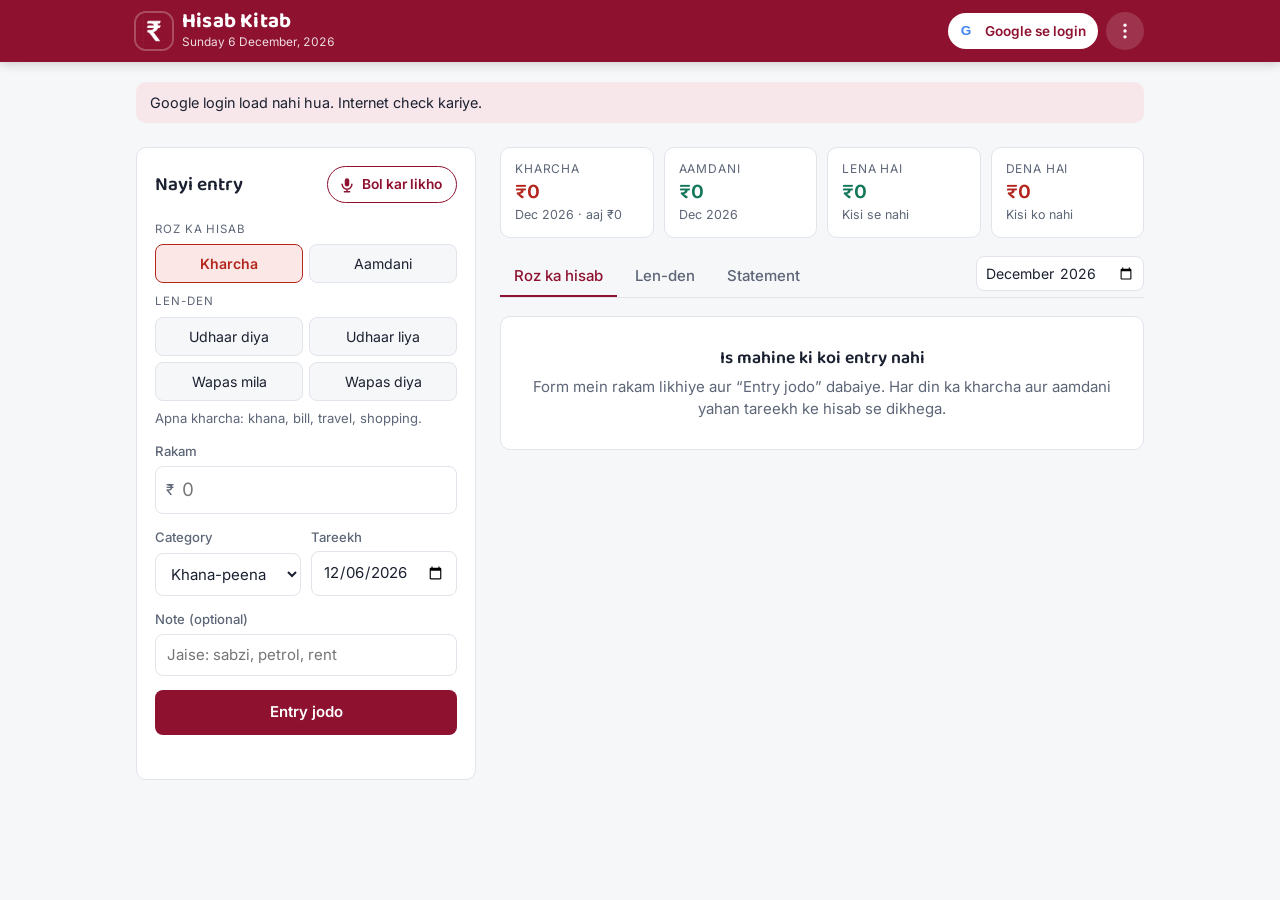
==== commit 26582d74: "Add AdSense site tag and disclose ads in privacy and terms Publisher tag (meta + adsbygoogle.js) on " ====
--- a/index.html
+++ b/index.html
@@ -355,6 +355,8 @@
 @media (prefers-reduced-motion: no-preference) { .toast:not([hidden]) { animation: toast-in .25s ease-out; } @keyframes toast-in { from { opacity: 0; transform: translate(-50%, 12px); } to { opacity: 1; transform: translate(-50%, 0); } } }
 @media print { .toast { display: none !important; } }
 </style>
+<meta name="google-adsense-account" content="ca-pub-4135041725422483">
+<script async src="https://pagead2.googlesyndication.com/pagead/js/adsbygoogle.js?client=ca-pub-4135041725422483" crossorigin="anonymous"></script>
 </head>
 <body>
 <div id="splash" aria-hidden="true"><img src="icons/icon-192.png" alt=""><b>Hisab Kitab</b><i></i></div>
@@ -382,6 +384,7 @@
           <div class="menu-sep"></div>
           <a role="menuitem" href="terms.html">Terms</a>
           <a role="menuitem" href="privacy.html">Privacy policy</a>
+          <a role="menuitem" href="guide/" data-i18n="menu.guide">Guide &amp; tips</a>
           <button type="button" role="menuitem" id="menuLogout" class="danger" data-i18n="acc.logout" hidden>Logout</button>
         </div>
       </div>
@@ -908,6 +911,8 @@
       "n.moveErr": "پرانا حساب خود سے نہیں آ سکا۔ پرانے لنک پر “بیک اپ فائل لو” دبائیے، پھر یہاں ⋮ مینو سے “بیک اپ سے واپس لاؤ” کیجیے۔" },
   };
   for (const [l, o] of Object.entries(MOVE_STR)) Object.assign(STR[l], o);
+  const GUIDE_STR = { hinglish: { "menu.guide": "Guide aur tips" }, en: { "menu.guide": "Guide & tips" }, hi: { "menu.guide": "गाइड और टिप्स" }, bn: { "menu.guide": "গাইড ও টিপস" }, ur: { "menu.guide": "گائیڈ اور ٹپس" } };
+  for (const [l, o] of Object.entries(GUIDE_STR)) Object.assign(STR[l], o);
   let LANG = pickLang();
   function tr(key, vars) {
     let s = (STR[LANG] && STR[LANG][key]) || STR.hinglish[key] || key;
